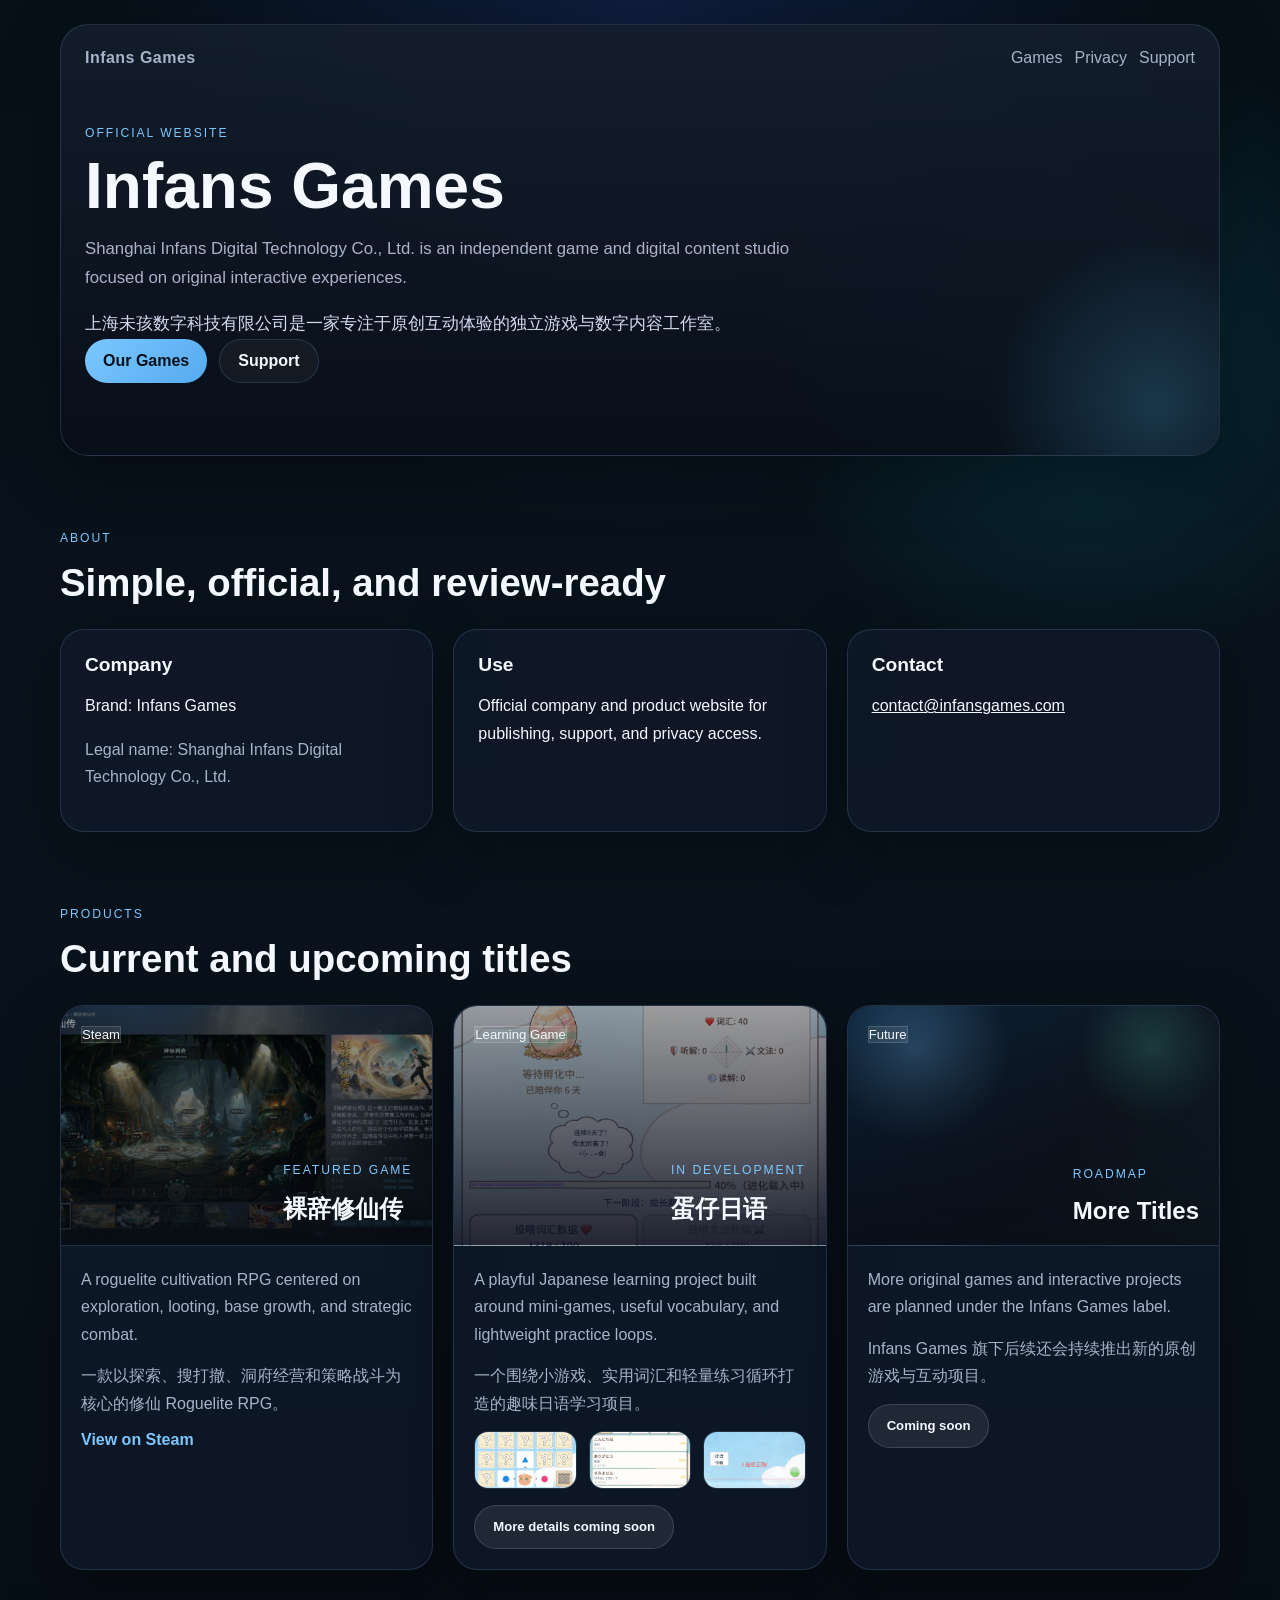
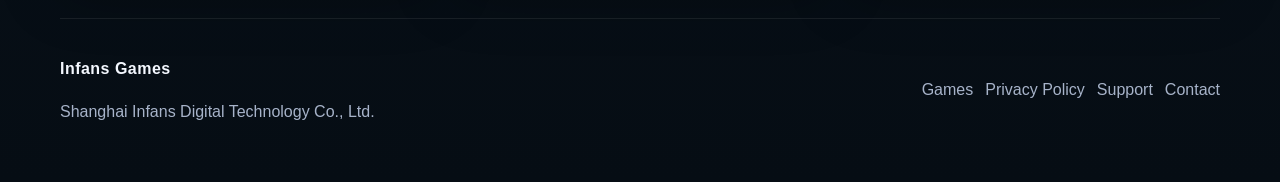
==== index.html @ 96d396ec "chore: prepare Infans Games site for GitHub Pages - Add static pages, styles, and product screenshot" ====
<!DOCTYPE html>
<html lang="en">
<head>
  <meta charset="UTF-8">
  <meta name="viewport" content="width=device-width, initial-scale=1.0">
  <meta
    name="description"
    content="Infans Games official website, featuring game introductions, support information, and privacy policy."
  >
  <title>Infans Games</title>
  <link rel="stylesheet" href="css/style.css">
</head>
<body>
  <div class="site-shell">
    <header class="hero">
      <nav class="topbar">
        <a class="brand" href="index.html">Infans Games</a>
        <div class="topbar-links">
          <a href="index.html#games">Games</a>
          <a href="privacy.html">Privacy</a>
          <a href="support.html">Support</a>
        </div>
      </nav>

      <section class="hero-content">
        <p class="eyebrow">Official Website</p>
        <h1>Infans Games</h1>
        <p class="hero-lead">
          Shanghai Infans Digital Technology Co., Ltd. is an independent game and digital content
          studio focused on original interactive experiences.
        </p>
        <p class="hero-lead hero-lead-cn">
          上海未孩数字科技有限公司是一家专注于原创互动体验的独立游戏与数字内容工作室。
        </p>
        <div class="hero-actions">
          <a class="button button-primary" href="#games">Our Games</a>
          <a class="button button-secondary" href="support.html">Support</a>
        </div>
      </section>
    </header>

    <main>
      <section class="section">
        <div class="section-heading">
          <p class="section-label">About</p>
          <h2>Simple, official, and review-ready</h2>
        </div>
        <div class="about-grid">
          <article class="info-card">
            <h3>Company</h3>
            <p>Brand: Infans Games</p>
            <p class="muted">Legal name: Shanghai Infans Digital Technology Co., Ltd.</p>
          </article>
          <article class="info-card">
            <h3>Use</h3>
            <p>Official company and product website for publishing, support, and privacy access.</p>
          </article>
          <article class="info-card">
            <h3>Contact</h3>
            <p><a href="mailto:contact@infansgames.com">contact@infansgames.com</a></p>
          </article>
        </div>
      </section>

      <section class="section" id="games">
        <div class="section-heading">
          <p class="section-label">Products</p>
          <h2>Current and upcoming titles</h2>
        </div>

        <div class="game-grid">
          <article class="game-card">
            <div class="cover cover-xiuxian">
              <span class="cover-tag">Steam</span>
              <div>
                <p class="cover-kicker">Featured Game</p>
                <h3>裸辞修仙传</h3>
              </div>
            </div>
            <div class="card-body">
              <p class="game-summary">
                A roguelite cultivation RPG centered on exploration, looting, base growth, and
                strategic combat.
              </p>
              <p class="game-summary game-summary-cn">
                一款以探索、搜打撤、洞府经营和策略战斗为核心的修仙 Roguelite RPG。
              </p>
              <div class="card-actions">
                <a
                  class="text-link"
                  href="https://store.steampowered.com/app/4532280/_/"
                  target="_blank"
                  rel="noreferrer"
                >
                  View on Steam
                </a>
              </div>
            </div>
          </article>

          <article class="game-card">
            <div class="cover cover-eggjp">
              <span class="cover-tag">Learning Game</span>
              <div>
                <p class="cover-kicker">In Development</p>
                <h3>蛋仔日语</h3>
              </div>
            </div>
            <div class="card-body">
              <p class="game-summary">
                A playful Japanese learning project built around mini-games, useful vocabulary,
                and lightweight practice loops.
              </p>
              <p class="game-summary game-summary-cn">
                一个围绕小游戏、实用词汇和轻量练习循环打造的趣味日语学习项目。
              </p>
              <p class="game-screenshots" aria-label="蛋仔日语界面预览">
                <img src="images/eggjp-maze.png" alt="蛋仔日语：迷宫小游戏界面" width="320" height="180" loading="lazy" decoding="async">
                <img src="images/eggjp-vocabulary.png" alt="蛋仔日语：单词本界面" width="320" height="180" loading="lazy" decoding="async">
                <img src="images/eggjp-typing.png" alt="蛋仔日语：打字练习界面" width="320" height="180" loading="lazy" decoding="async">
              </p>
              <div class="card-actions">
                <span class="status-pill">More details coming soon</span>
              </div>
            </div>
          </article>

          <article class="game-card">
            <div class="cover cover-future">
              <span class="cover-tag">Future</span>
              <div>
                <p class="cover-kicker">Roadmap</p>
                <h3>More Titles</h3>
              </div>
            </div>
            <div class="card-body">
              <p class="game-summary">
                More original games and interactive projects are planned under the Infans Games
                label.
              </p>
              <p class="game-summary game-summary-cn">
                Infans Games 旗下后续还会持续推出新的原创游戏与互动项目。
              </p>
              <div class="card-actions">
                <span class="status-pill">Coming soon</span>
              </div>
            </div>
          </article>
        </div>
      </section>
    </main>

    <footer class="footer">
      <div>
        <p class="footer-brand">Infans Games</p>
        <p class="footer-meta">Shanghai Infans Digital Technology Co., Ltd.</p>
      </div>
      <div class="footer-links">
        <a href="index.html#games">Games</a>
        <a href="privacy.html">Privacy Policy</a>
        <a href="support.html">Support</a>
        <a href="mailto:contact@infansgames.com">Contact</a>
      </div>
    </footer>
  </div>
</body>
</html>
---- css/style.css ----
:root {
  color-scheme: dark;
  --bg: #071019;
  --panel: rgba(14, 24, 39, 0.88);
  --panel-strong: rgba(20, 31, 48, 0.96);
  --border: rgba(160, 191, 255, 0.16);
  --text: #f4f8ff;
  --muted: #a7b3c9;
  --accent: #7cc7ff;
  --accent-strong: #55aaf0;
  --shadow: 0 20px 60px rgba(0, 0, 0, 0.35);
  --radius: 24px;
  --max-width: 1160px;
}

* {
  box-sizing: border-box;
}

html {
  scroll-behavior: smooth;
}

body {
  margin: 0;
  min-height: 100vh;
  font-family:
    -apple-system,
    BlinkMacSystemFont,
    "Segoe UI",
    "PingFang SC",
    "Hiragino Sans GB",
    "Microsoft YaHei",
    sans-serif;
  color: var(--text);
  background:
    radial-gradient(circle at top, rgba(63, 94, 251, 0.16), transparent 28%),
    radial-gradient(circle at 85% 20%, rgba(0, 225, 255, 0.14), transparent 18%),
    linear-gradient(180deg, #061018 0%, #09131d 45%, #060d14 100%);
}

a {
  color: inherit;
}

.site-shell {
  width: min(calc(100% - 32px), var(--max-width));
  margin: 0 auto;
  padding: 24px 0 40px;
}

.hero,
.subpage-header {
  background: linear-gradient(180deg, rgba(20, 30, 44, 0.9), rgba(9, 15, 25, 0.92));
  border: 1px solid var(--border);
  border-radius: calc(var(--radius) + 4px);
  box-shadow: var(--shadow);
  overflow: hidden;
}

.hero {
  padding: 24px 24px 72px;
  position: relative;
}

.hero::after,
.subpage-header::after {
  content: "";
  position: absolute;
  inset: auto -10% -30% auto;
  width: 360px;
  height: 360px;
  border-radius: 50%;
  background: radial-gradient(circle, rgba(91, 201, 255, 0.2), transparent 65%);
  pointer-events: none;
}

.subpage-header {
  padding: 24px;
  position: relative;
}

.topbar,
.footer {
  display: flex;
  align-items: center;
  justify-content: space-between;
  gap: 16px;
  flex-wrap: wrap;
}

.brand,
.footer-brand {
  font-weight: 800;
  letter-spacing: 0.03em;
  text-decoration: none;
}

.topbar-links,
.footer-links,
.hero-actions,
.card-actions {
  display: flex;
  gap: 12px;
  flex-wrap: wrap;
}

.topbar a,
.footer a {
  text-decoration: none;
  color: var(--muted);
}

.topbar a:hover,
.footer a:hover,
.text-link:hover {
  color: var(--text);
}

.hero-content,
.subpage-copy {
  max-width: 720px;
  padding-top: 56px;
  position: relative;
  z-index: 1;
}

.eyebrow,
.section-label,
.cover-kicker {
  margin: 0 0 12px;
  text-transform: uppercase;
  letter-spacing: 0.16em;
  font-size: 0.76rem;
  color: var(--accent);
}

h1,
h2,
h3 {
  margin: 0;
}

h1 {
  font-size: clamp(2.8rem, 5vw, 4.6rem);
  line-height: 0.95;
}

h2 {
  font-size: clamp(1.7rem, 3vw, 2.5rem);
}

h3 {
  font-size: 1.2rem;
}

p,
li {
  line-height: 1.72;
}

.hero-lead,
.subpage-copy p {
  margin: 18px 0 0;
  color: var(--muted);
  font-size: 1.05rem;
}

.hero-lead-cn,
.game-summary-cn {
  color: #d2dcf0;
}

.button,
.text-link,
.status-pill {
  display: inline-flex;
  align-items: center;
  justify-content: center;
  min-height: 44px;
  border-radius: 999px;
  padding: 0 18px;
  font-weight: 600;
  text-decoration: none;
}

.button-primary {
  background: linear-gradient(135deg, var(--accent), var(--accent-strong));
  color: #04111a;
}

.button-secondary {
  border: 1px solid var(--border);
  background: rgba(255, 255, 255, 0.04);
}

.section {
  padding: 72px 0 0;
}

.section-heading {
  margin-bottom: 24px;
}

.about-grid,
.game-grid,
.policy-layout,
.support-layout {
  display: grid;
  gap: 20px;
}

.about-grid {
  grid-template-columns: repeat(3, minmax(0, 1fr));
}

.game-grid {
  grid-template-columns: repeat(3, minmax(0, 1fr));
}

.policy-layout,
.support-layout {
  grid-template-columns: 1fr;
  padding-top: 32px;
}

.info-card,
.game-card,
.policy-card,
.support-card {
  background: var(--panel);
  border: 1px solid var(--border);
  border-radius: var(--radius);
  box-shadow: var(--shadow);
}

.info-card,
.policy-card,
.support-card {
  padding: 24px;
}

.cover {
  min-height: 240px;
  padding: 20px;
  display: flex;
  align-items: flex-end;
  justify-content: space-between;
  gap: 12px;
  border-bottom: 1px solid var(--border);
  border-radius: var(--radius) var(--radius) 0 0;
}

.cover h3 {
  font-size: 1.5rem;
}

.cover-tag,
.status-pill {
  align-self: flex-start;
  font-size: 0.82rem;
  color: var(--text);
  background: rgba(255, 255, 255, 0.08);
  border: 1px solid rgba(255, 255, 255, 0.14);
}

.cover-xiuxian {
  background:
    linear-gradient(180deg, rgba(5, 10, 16, 0.35), rgba(5, 10, 16, 0.88)),
    url("../images/luoci-xiuxian-steam.png") center/cover no-repeat;
}

.cover-eggjp {
  background:
    linear-gradient(180deg, rgba(11, 15, 30, 0.4), rgba(11, 15, 30, 0.9)),
    url("../images/eggjp-home.png") center/cover no-repeat;
}

.cover-future {
  background:
    linear-gradient(180deg, rgba(8, 12, 22, 0.22), rgba(8, 12, 22, 0.82)),
    radial-gradient(circle at 18% 18%, rgba(124, 199, 255, 0.36), transparent 26%),
    radial-gradient(circle at 82% 18%, rgba(101, 255, 218, 0.24), transparent 20%),
    linear-gradient(135deg, #0b2740, #101822 60%, #152d34);
}

.card-body {
  padding: 20px;
}

.game-summary {
  margin: 0 0 14px;
  color: var(--muted);
}

.game-screenshots {
  display: grid;
  grid-template-columns: repeat(3, minmax(0, 1fr));
  gap: 12px;
  margin: 0 0 16px;
}

.game-screenshots img {
  width: 100%;
  height: auto;
  border-radius: 14px;
  border: 1px solid var(--border);
  object-fit: cover;
  aspect-ratio: 16 / 9;
  vertical-align: middle;
}

.text-link {
  padding-left: 0;
  min-height: auto;
  color: var(--accent);
}

.muted,
.footer-meta {
  color: var(--muted);
}

.footer {
  margin-top: 48px;
  padding-top: 20px;
  border-top: 1px solid rgba(255, 255, 255, 0.08);
}

ul {
  margin: 16px 0 0;
  padding-left: 22px;
}

.faq-list {
  display: grid;
  gap: 18px;
}

.faq-list p,
.policy-card p {
  margin-bottom: 0;
}

@media (max-width: 920px) {
  .about-grid,
  .game-grid {
    grid-template-columns: 1fr;
  }

  .game-screenshots {
    grid-template-columns: 1fr;
  }

  .hero,
  .subpage-header {
    padding-left: 18px;
    padding-right: 18px;
  }

  .hero-content,
  .subpage-copy {
    padding-top: 40px;
  }
}

@media (max-width: 640px) {
  .site-shell {
    width: min(calc(100% - 20px), var(--max-width));
    padding-top: 10px;
  }

  .hero {
    padding-bottom: 40px;
  }

  h1 {
    font-size: 2.4rem;
  }

  .cover {
    min-height: 210px;
  }

  .info-card,
  .policy-card,
  .support-card,
  .card-body {
    padding: 18px;
  }
}
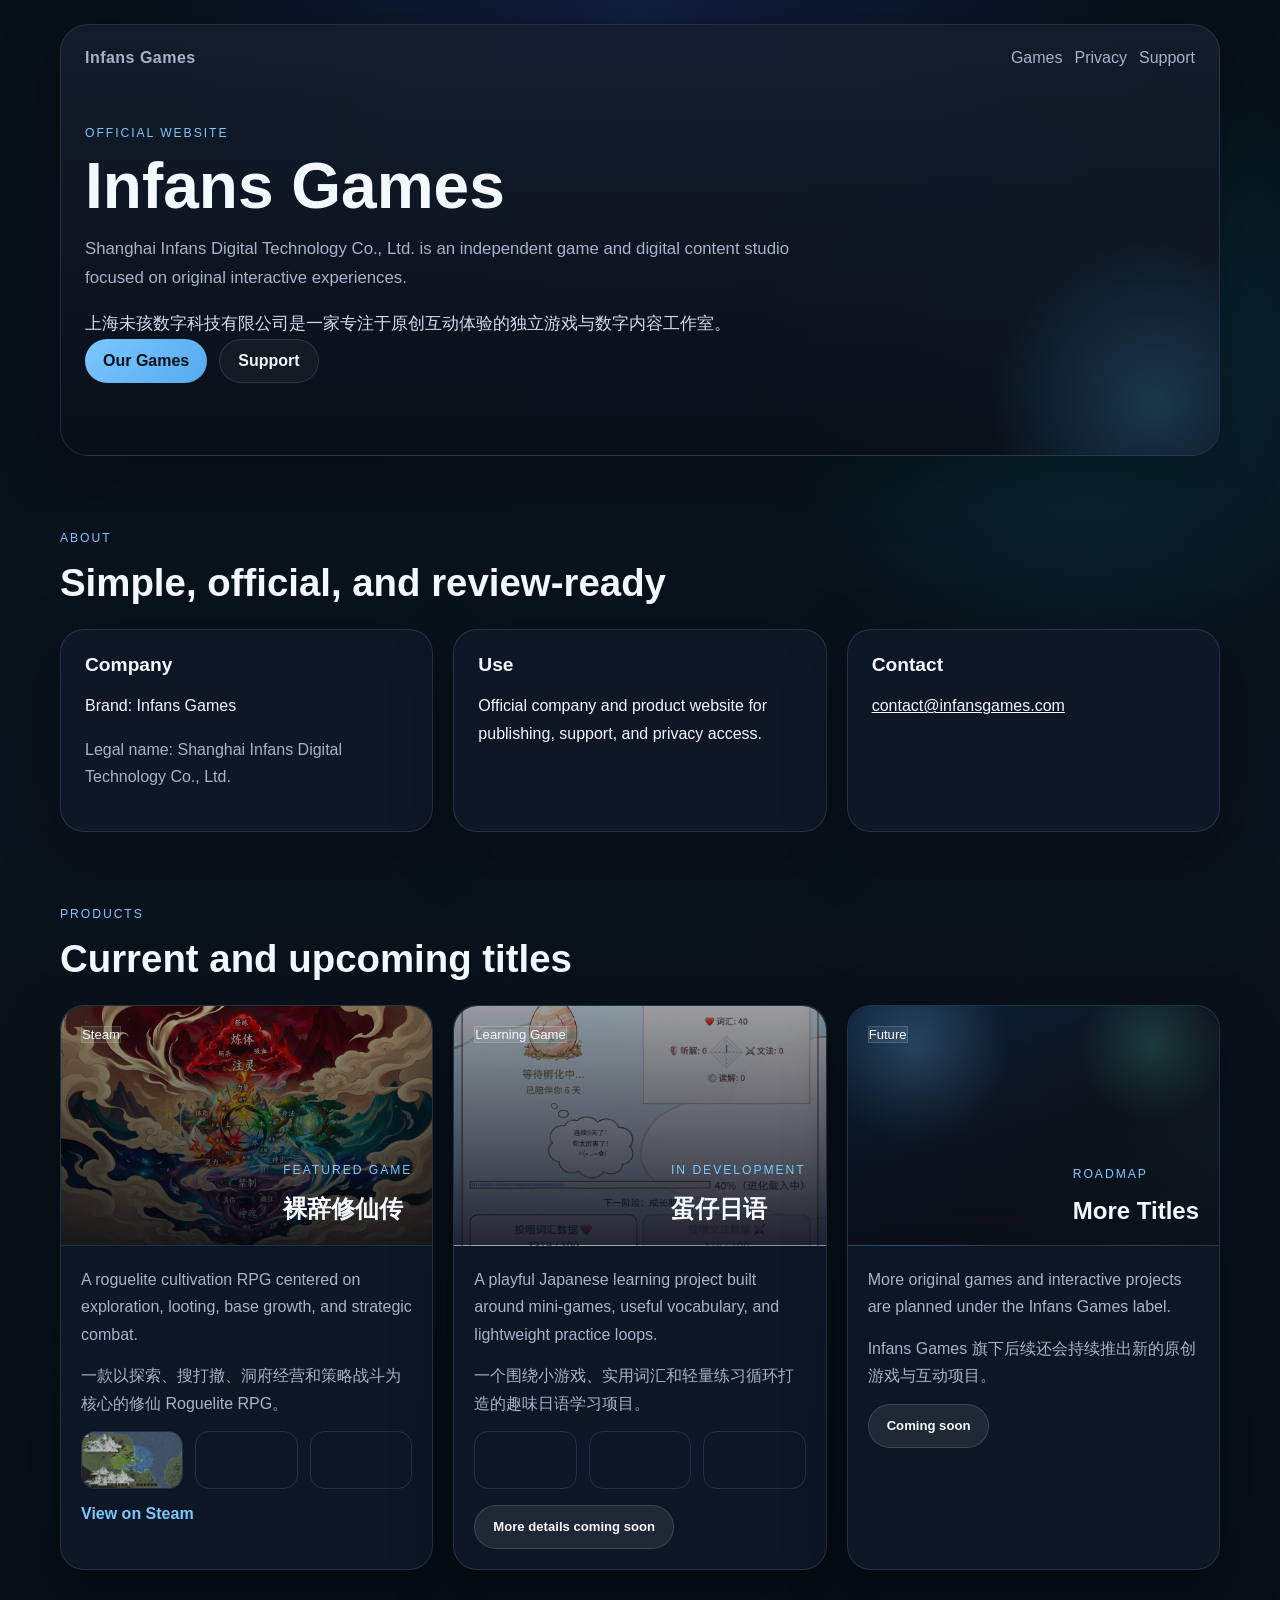
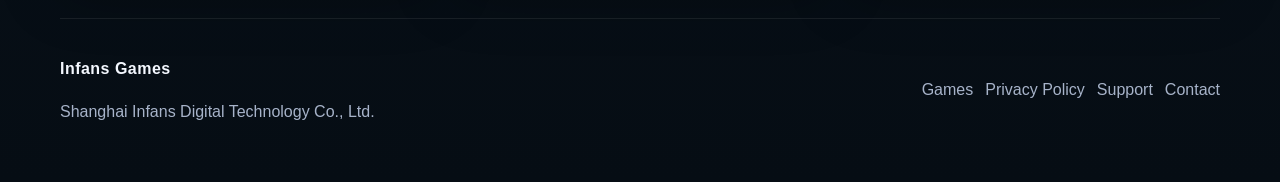
==== commit 7a2f40ba: "feat: add Luoci Xiuxian screenshots and key art cover - Rename new JPG assets to ASCII paths under i" ====
--- a/index.html
+++ b/index.html
@@ -85,6 +85,11 @@
               <p class="game-summary game-summary-cn">
                 一款以探索、搜打撤、洞府经营和策略战斗为核心的修仙 Roguelite RPG。
               </p>
+              <p class="game-screenshots" aria-label="裸辞修仙传游戏画面">
+                <img src="images/luoci-map-explore.jpg" alt="裸辞修仙传：地图探索" width="320" height="180" loading="lazy" decoding="async">
+                <img src="images/luoci-battle.jpg" alt="裸辞修仙传：对战" width="320" height="180" loading="lazy" decoding="async">
+                <img src="images/luoci-talent-tree.jpg" alt="裸辞修仙传：天赋树" width="320" height="180" loading="lazy" decoding="async">
+              </p>
               <div class="card-actions">
                 <a
                   class="text-link"
--- a/css/style.css
+++ b/css/style.css
@@ -267,7 +267,7 @@
 .cover-xiuxian {
   background:
     linear-gradient(180deg, rgba(5, 10, 16, 0.35), rgba(5, 10, 16, 0.88)),
-    url("../images/luoci-xiuxian-steam.png") center/cover no-repeat;
+    url("../images/luoci-cover.jpg") center/cover no-repeat;
 }
 
 .cover-eggjp {
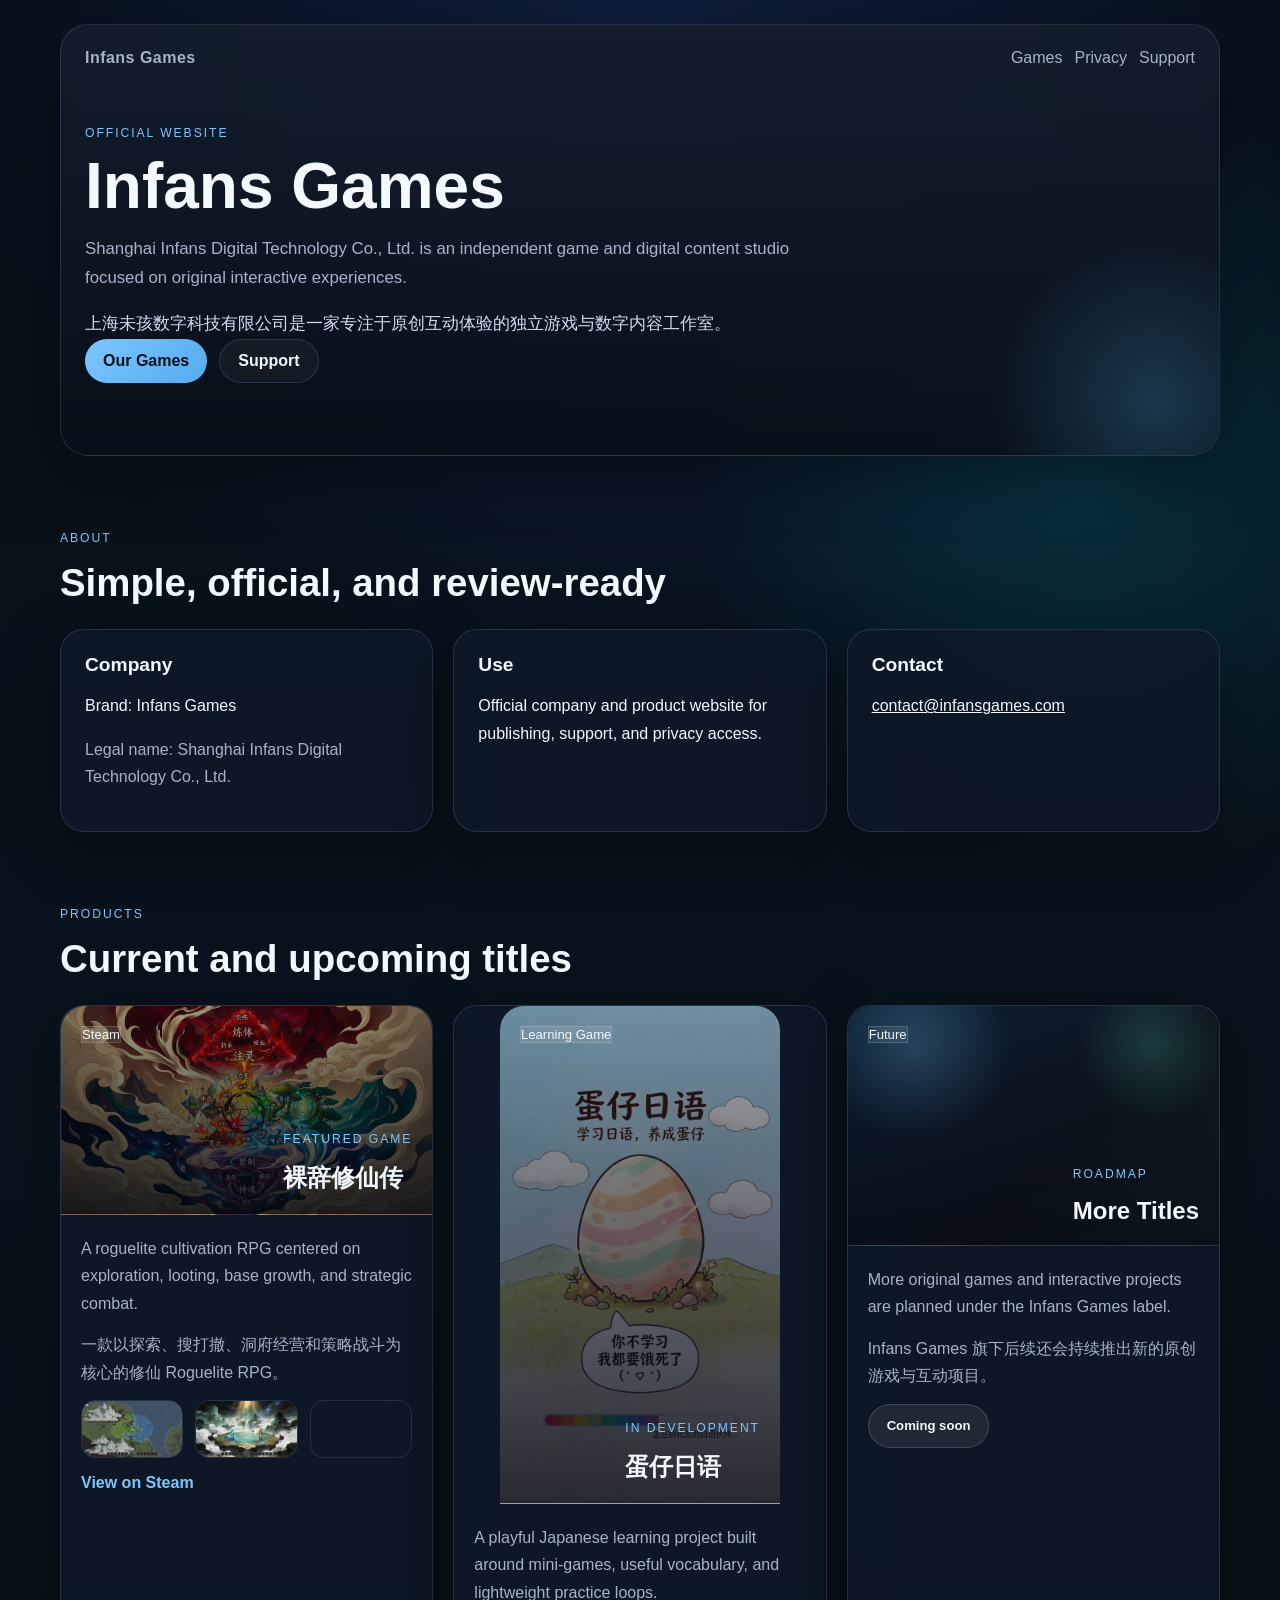
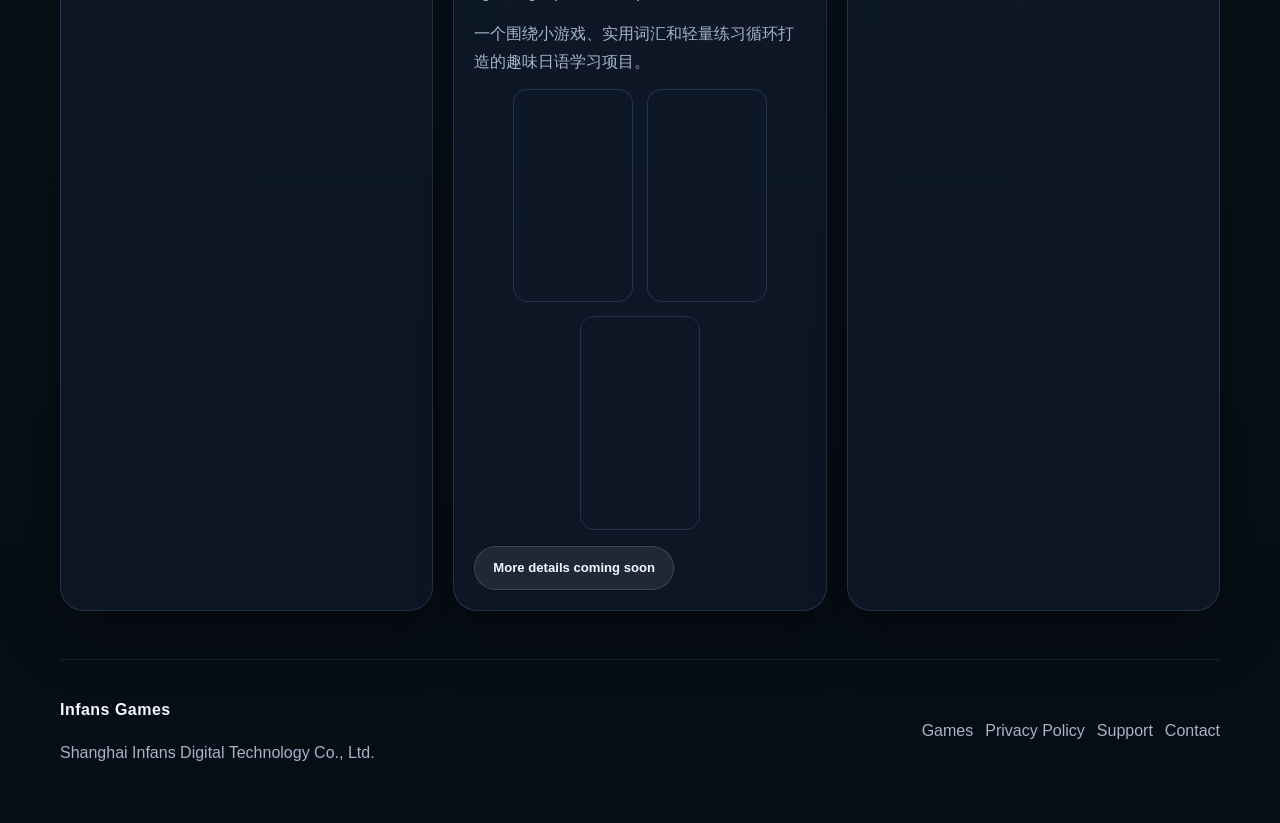
==== commit a0070c96: "fix: use eggjp-cover for portrait layout; split landscape vs portrait cards - Rename 蛋仔首页.png to ima" ====
--- a/index.html
+++ b/index.html
@@ -69,7 +69,7 @@
         </div>
 
         <div class="game-grid">
-          <article class="game-card">
+          <article class="game-card game-card--landscape">
             <div class="cover cover-xiuxian">
               <span class="cover-tag">Steam</span>
               <div>
@@ -85,7 +85,7 @@
               <p class="game-summary game-summary-cn">
                 一款以探索、搜打撤、洞府经营和策略战斗为核心的修仙 Roguelite RPG。
               </p>
-              <p class="game-screenshots" aria-label="裸辞修仙传游戏画面">
+              <p class="game-screenshots game-screenshots--landscape" aria-label="裸辞修仙传游戏画面">
                 <img src="images/luoci-map-explore.jpg" alt="裸辞修仙传：地图探索" width="320" height="180" loading="lazy" decoding="async">
                 <img src="images/luoci-battle.jpg" alt="裸辞修仙传：对战" width="320" height="180" loading="lazy" decoding="async">
                 <img src="images/luoci-talent-tree.jpg" alt="裸辞修仙传：天赋树" width="320" height="180" loading="lazy" decoding="async">
@@ -103,7 +103,7 @@
             </div>
           </article>
 
-          <article class="game-card">
+          <article class="game-card game-card--portrait">
             <div class="cover cover-eggjp">
               <span class="cover-tag">Learning Game</span>
               <div>
@@ -119,10 +119,10 @@
               <p class="game-summary game-summary-cn">
                 一个围绕小游戏、实用词汇和轻量练习循环打造的趣味日语学习项目。
               </p>
-              <p class="game-screenshots" aria-label="蛋仔日语界面预览">
-                <img src="images/eggjp-maze.png" alt="蛋仔日语：迷宫小游戏界面" width="320" height="180" loading="lazy" decoding="async">
-                <img src="images/eggjp-vocabulary.png" alt="蛋仔日语：单词本界面" width="320" height="180" loading="lazy" decoding="async">
-                <img src="images/eggjp-typing.png" alt="蛋仔日语：打字练习界面" width="320" height="180" loading="lazy" decoding="async">
+              <p class="game-screenshots game-screenshots--portrait" aria-label="蛋仔日语界面预览（竖屏）">
+                <img src="images/eggjp-maze.png" alt="蛋仔日语：迷宫小游戏界面" width="180" height="320" loading="lazy" decoding="async">
+                <img src="images/eggjp-vocabulary.png" alt="蛋仔日语：单词本界面" width="180" height="320" loading="lazy" decoding="async">
+                <img src="images/eggjp-typing.png" alt="蛋仔日语：打字练习界面" width="180" height="320" loading="lazy" decoding="async">
               </p>
               <div class="card-actions">
                 <span class="status-pill">More details coming soon</span>
--- a/css/style.css
+++ b/css/style.css
@@ -251,6 +251,26 @@
   border-radius: var(--radius) var(--radius) 0 0;
 }
 
+/* 横屏作品：封面 16:9（如 PC / Steam） */
+.game-card--landscape .cover {
+  min-height: 0;
+  aspect-ratio: 16 / 9;
+  align-items: flex-end;
+}
+
+/* 竖屏作品：封面 9:16（如手游竖版） */
+.game-card--portrait .cover {
+  min-height: 0;
+  aspect-ratio: 9 / 16;
+  max-height: min(520px, 72vh);
+  margin-inline: auto;
+  max-width: 280px;
+  border-radius: var(--radius) var(--radius) 0 0;
+  align-items: flex-end;
+  background-size: cover;
+  background-position: center top;
+}
+
 .cover h3 {
   font-size: 1.5rem;
 }
@@ -272,8 +292,8 @@
 
 .cover-eggjp {
   background:
-    linear-gradient(180deg, rgba(11, 15, 30, 0.4), rgba(11, 15, 30, 0.9)),
-    url("../images/eggjp-home.png") center/cover no-repeat;
+    linear-gradient(180deg, rgba(11, 15, 30, 0.35), rgba(11, 15, 30, 0.88)),
+    url("../images/eggjp-cover.png") no-repeat center top / cover;
 }
 
 .cover-future {
@@ -294,13 +314,17 @@
 }
 
 .game-screenshots {
+  margin: 0 0 16px;
+}
+
+/* 横屏截图：三列 16:9 */
+.game-screenshots--landscape {
   display: grid;
   grid-template-columns: repeat(3, minmax(0, 1fr));
   gap: 12px;
-  margin: 0 0 16px;
-}
-
-.game-screenshots img {
+}
+
+.game-screenshots--landscape img {
   width: 100%;
   height: auto;
   border-radius: 14px;
@@ -310,6 +334,27 @@
   vertical-align: middle;
 }
 
+/* 竖屏截图：居中窄列 9:16 */
+.game-screenshots--portrait {
+  display: flex;
+  flex-wrap: wrap;
+  justify-content: center;
+  align-items: flex-start;
+  gap: 14px;
+}
+
+.game-screenshots--portrait img {
+  width: min(30%, 200px);
+  min-width: 120px;
+  max-width: 220px;
+  height: auto;
+  border-radius: 14px;
+  border: 1px solid var(--border);
+  object-fit: cover;
+  aspect-ratio: 9 / 16;
+  vertical-align: middle;
+}
+
 .text-link {
   padding-left: 0;
   min-height: auto;
@@ -348,8 +393,18 @@
     grid-template-columns: 1fr;
   }
 
-  .game-screenshots {
+  .game-screenshots--landscape {
     grid-template-columns: 1fr;
+  }
+
+  .game-card--portrait .cover {
+    max-width: min(280px, 100%);
+    max-height: none;
+  }
+
+  .game-screenshots--portrait img {
+    width: min(100%, 200px);
+    min-width: 0;
   }
 
   .hero,
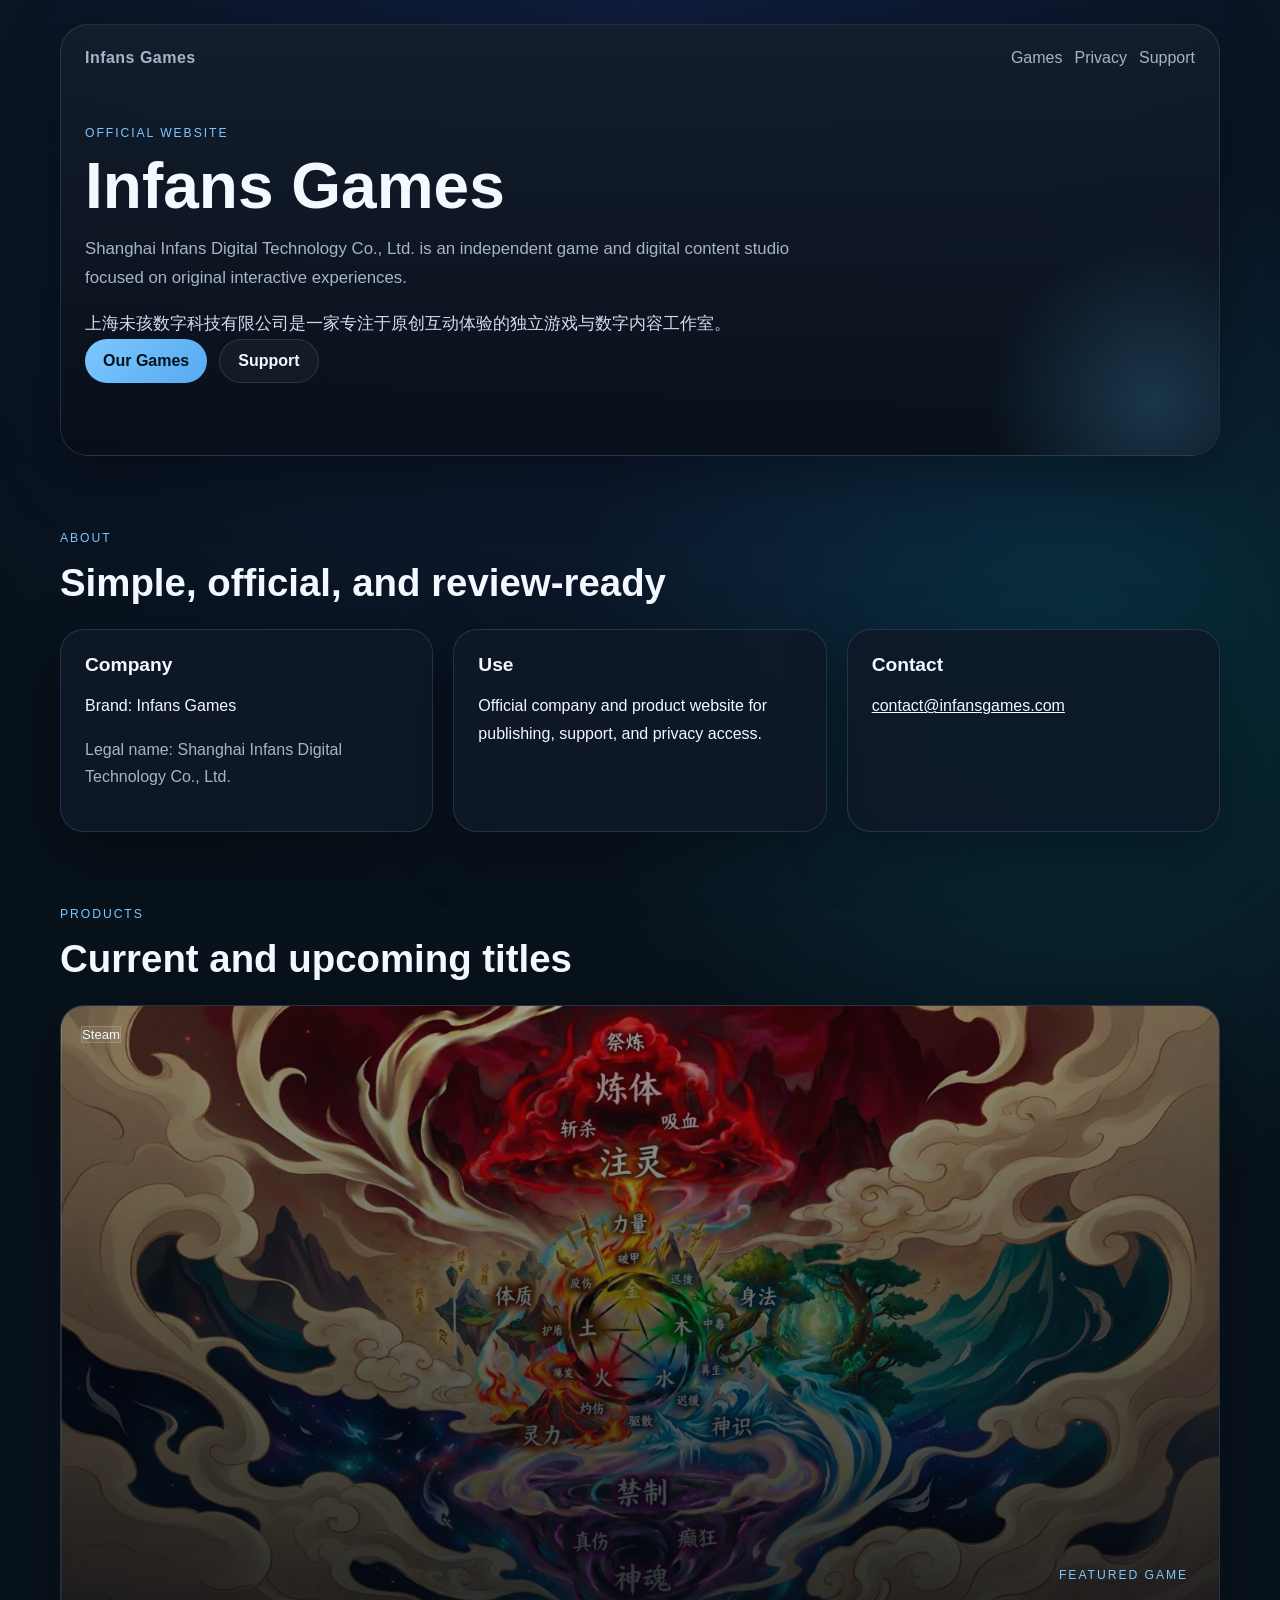
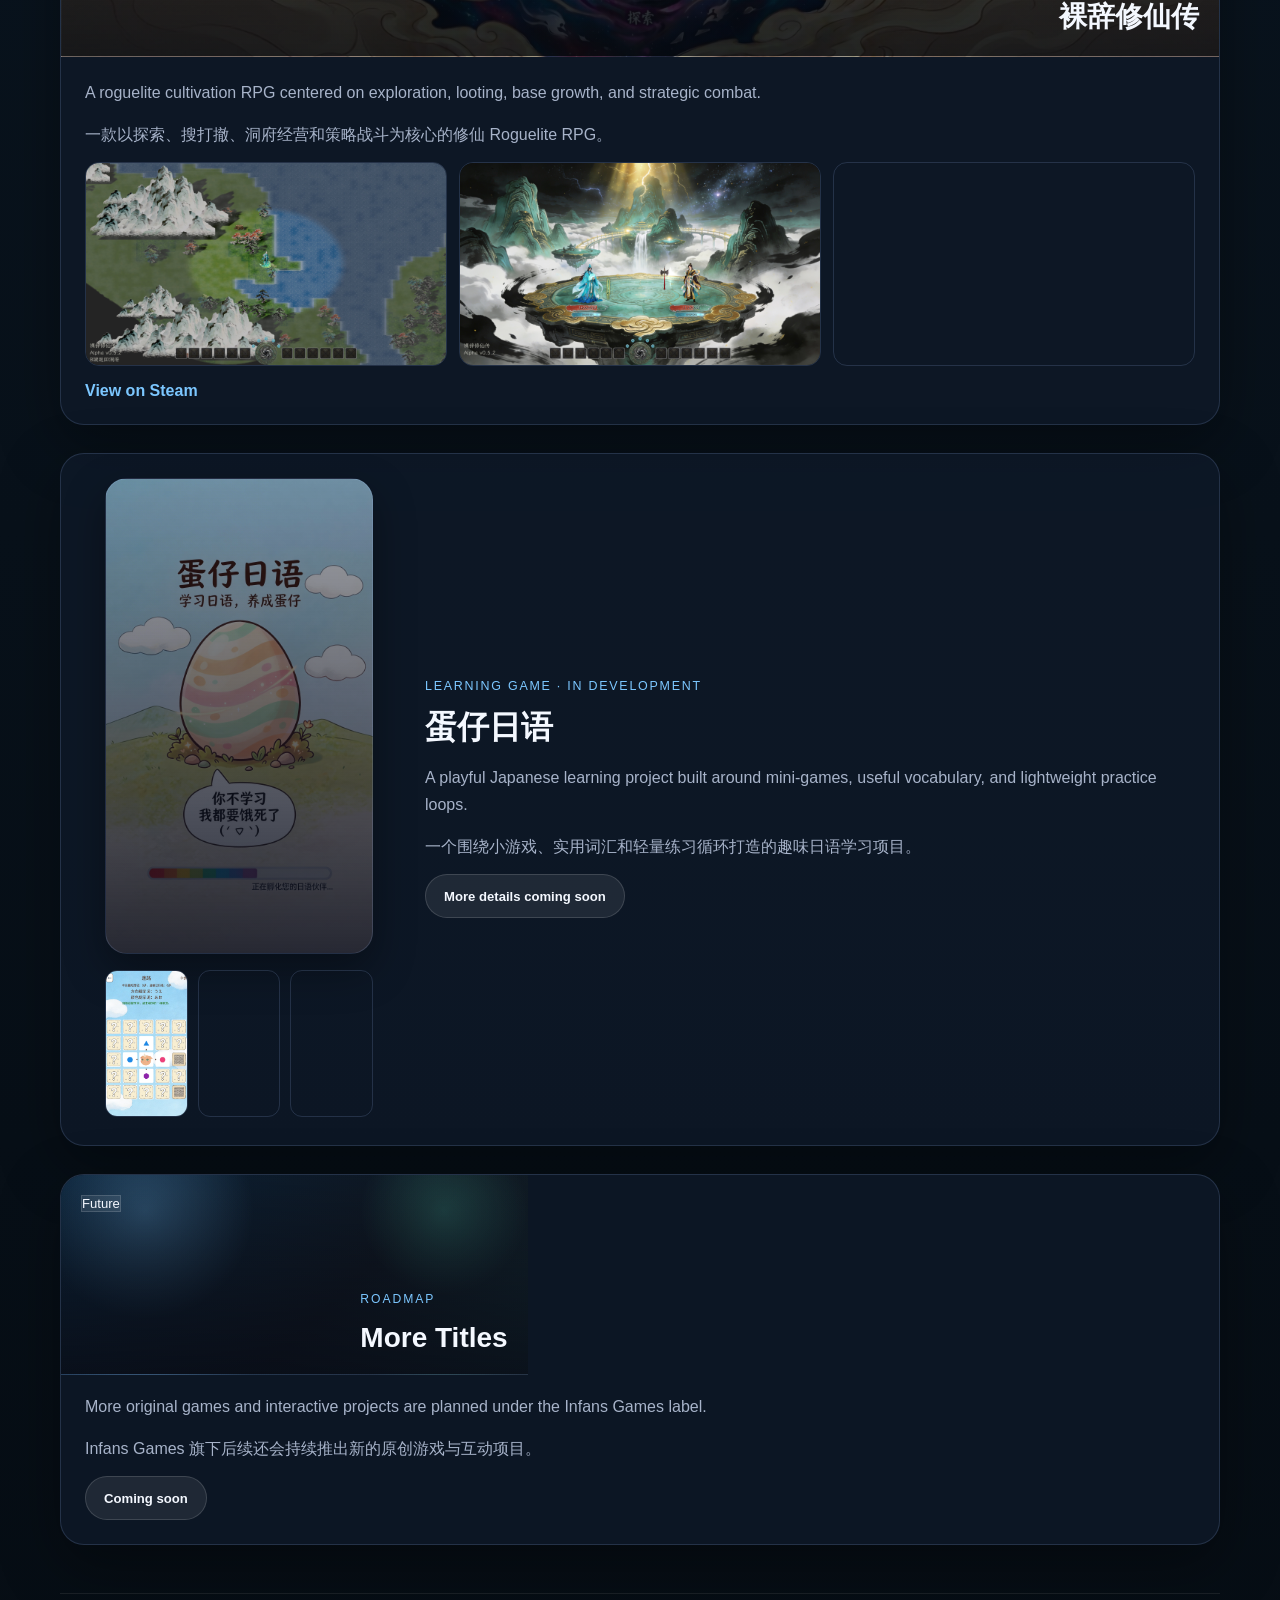
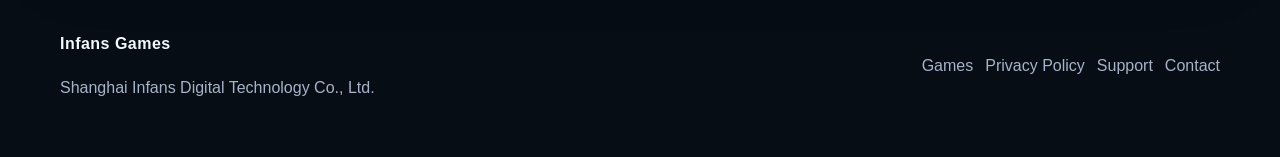
==== commit e271af52: "refactor(games): stacked product rows for mixed portrait/landscape - Replace 3-column grid with full" ====
--- a/index.html
+++ b/index.html
@@ -68,16 +68,17 @@
           <h2>Current and upcoming titles</h2>
         </div>
 
-        <div class="game-grid">
-          <article class="game-card game-card--landscape">
-            <div class="cover cover-xiuxian">
+        <div class="game-list">
+          <!-- 横屏作品：全宽主视觉 + 下方文案（常见 PC / Steam 官网排法） -->
+          <article class="game-row game-row--landscape">
+            <div class="game-hero game-hero--landscape cover-xiuxian">
               <span class="cover-tag">Steam</span>
-              <div>
+              <div class="game-hero-titles">
                 <p class="cover-kicker">Featured Game</p>
                 <h3>裸辞修仙传</h3>
               </div>
             </div>
-            <div class="card-body">
+            <div class="game-row-body">
               <p class="game-summary">
                 A roguelite cultivation RPG centered on exploration, looting, base growth, and
                 strategic combat.
@@ -103,15 +104,19 @@
             </div>
           </article>
 
-          <article class="game-card game-card--portrait">
-            <div class="cover cover-eggjp">
-              <span class="cover-tag">Learning Game</span>
-              <div>
-                <p class="cover-kicker">In Development</p>
-                <h3>蛋仔日语</h3>
-              </div>
+          <!-- 竖屏作品：左侧主视觉 + 右侧文案与截图（避免与横屏作品挤在同一行等高） -->
+          <article class="game-row game-row--portrait">
+            <div class="game-row-visual">
+              <div class="game-key-art cover-eggjp" aria-hidden="true"></div>
+              <p class="game-screenshots game-screenshots--portrait" aria-label="蛋仔日语界面预览（竖屏）">
+                <img src="images/eggjp-maze.png" alt="蛋仔日语：迷宫小游戏界面" width="180" height="320" loading="lazy" decoding="async">
+                <img src="images/eggjp-vocabulary.png" alt="蛋仔日语：单词本界面" width="180" height="320" loading="lazy" decoding="async">
+                <img src="images/eggjp-typing.png" alt="蛋仔日语：打字练习界面" width="180" height="320" loading="lazy" decoding="async">
+              </p>
             </div>
-            <div class="card-body">
+            <div class="game-row-body">
+              <p class="game-row-eyebrow">Learning Game · In Development</p>
+              <h3 class="game-row-title">蛋仔日语</h3>
               <p class="game-summary">
                 A playful Japanese learning project built around mini-games, useful vocabulary,
                 and lightweight practice loops.
@@ -119,26 +124,21 @@
               <p class="game-summary game-summary-cn">
                 一个围绕小游戏、实用词汇和轻量练习循环打造的趣味日语学习项目。
               </p>
-              <p class="game-screenshots game-screenshots--portrait" aria-label="蛋仔日语界面预览（竖屏）">
-                <img src="images/eggjp-maze.png" alt="蛋仔日语：迷宫小游戏界面" width="180" height="320" loading="lazy" decoding="async">
-                <img src="images/eggjp-vocabulary.png" alt="蛋仔日语：单词本界面" width="180" height="320" loading="lazy" decoding="async">
-                <img src="images/eggjp-typing.png" alt="蛋仔日语：打字练习界面" width="180" height="320" loading="lazy" decoding="async">
-              </p>
               <div class="card-actions">
                 <span class="status-pill">More details coming soon</span>
               </div>
             </div>
           </article>
 
-          <article class="game-card">
-            <div class="cover cover-future">
+          <article class="game-row game-row--future">
+            <div class="game-hero game-hero--future cover-future">
               <span class="cover-tag">Future</span>
-              <div>
+              <div class="game-hero-titles">
                 <p class="cover-kicker">Roadmap</p>
                 <h3>More Titles</h3>
               </div>
             </div>
-            <div class="card-body">
+            <div class="game-row-body game-row-body--compact">
               <p class="game-summary">
                 More original games and interactive projects are planned under the Infans Games
                 label.
--- a/css/style.css
+++ b/css/style.css
@@ -203,7 +203,6 @@
 }
 
 .about-grid,
-.game-grid,
 .policy-layout,
 .support-layout {
   display: grid;
@@ -214,8 +213,11 @@
   grid-template-columns: repeat(3, minmax(0, 1fr));
 }
 
-.game-grid {
-  grid-template-columns: repeat(3, minmax(0, 1fr));
+/* 产品列表：每款独占一行，避免横竖屏混排时三列错位（常见 Press Kit / 产品页结构） */
+.game-list {
+  display: flex;
+  flex-direction: column;
+  gap: 28px;
 }
 
 .policy-layout,
@@ -225,13 +227,20 @@
 }
 
 .info-card,
-.game-card,
 .policy-card,
 .support-card {
   background: var(--panel);
   border: 1px solid var(--border);
   border-radius: var(--radius);
   box-shadow: var(--shadow);
+}
+
+.game-row {
+  background: var(--panel);
+  border: 1px solid var(--border);
+  border-radius: var(--radius);
+  box-shadow: var(--shadow);
+  overflow: hidden;
 }
 
 .info-card,
@@ -240,39 +249,84 @@
   padding: 24px;
 }
 
-.cover {
-  min-height: 240px;
-  padding: 20px;
+.game-hero {
+  position: relative;
   display: flex;
   align-items: flex-end;
   justify-content: space-between;
   gap: 12px;
+  padding: 20px;
   border-bottom: 1px solid var(--border);
-  border-radius: var(--radius) var(--radius) 0 0;
-}
-
-/* 横屏作品：封面 16:9（如 PC / Steam） */
-.game-card--landscape .cover {
+}
+
+.game-hero--landscape {
+  aspect-ratio: 16 / 9;
   min-height: 0;
-  aspect-ratio: 16 / 9;
-  align-items: flex-end;
-}
-
-/* 竖屏作品：封面 9:16（如手游竖版） */
-.game-card--portrait .cover {
-  min-height: 0;
+}
+
+.game-hero--future {
+  aspect-ratio: 21 / 9;
+  min-height: 140px;
+  max-height: 200px;
+}
+
+.game-hero-titles {
+  position: relative;
+  z-index: 1;
+}
+
+.game-hero-titles h3 {
+  font-size: clamp(1.35rem, 2.5vw, 1.75rem);
+}
+
+.game-row-body {
+  padding: 22px 24px 24px;
+}
+
+.game-row-body--compact {
+  padding-top: 18px;
+}
+
+.game-row--portrait {
+  display: grid;
+  grid-template-columns: minmax(200px, 300px) minmax(0, 1fr);
+  gap: 28px 36px;
+  align-items: center;
+  padding: 24px 28px 28px;
+}
+
+.game-row--portrait .game-row-body {
+  padding: 0;
+}
+
+.game-row-visual {
+  display: flex;
+  flex-direction: column;
+  align-items: center;
+  gap: 16px;
+}
+
+.game-key-art {
+  width: 100%;
+  max-width: 268px;
   aspect-ratio: 9 / 16;
-  max-height: min(520px, 72vh);
-  margin-inline: auto;
-  max-width: 280px;
-  border-radius: var(--radius) var(--radius) 0 0;
-  align-items: flex-end;
-  background-size: cover;
-  background-position: center top;
-}
-
-.cover h3 {
-  font-size: 1.5rem;
+  border-radius: 22px;
+  border: 1px solid var(--border);
+  box-shadow: 0 16px 40px rgba(0, 0, 0, 0.35);
+  flex-shrink: 0;
+}
+
+.game-row-eyebrow {
+  margin: 0 0 8px;
+  font-size: 0.78rem;
+  text-transform: uppercase;
+  letter-spacing: 0.14em;
+  color: var(--accent);
+}
+
+.game-row-title {
+  margin: 0 0 14px;
+  font-size: clamp(1.5rem, 2.8vw, 2rem);
 }
 
 .cover-tag,
@@ -334,21 +388,20 @@
   vertical-align: middle;
 }
 
-/* 竖屏截图：居中窄列 9:16 */
+/* 竖屏截图：与主视觉同列、三列小竖图 */
 .game-screenshots--portrait {
-  display: flex;
-  flex-wrap: wrap;
-  justify-content: center;
-  align-items: flex-start;
-  gap: 14px;
+  display: grid;
+  grid-template-columns: repeat(3, minmax(0, 1fr));
+  gap: 10px;
+  margin: 0;
+  width: 100%;
+  max-width: 268px;
 }
 
 .game-screenshots--portrait img {
-  width: min(30%, 200px);
-  min-width: 120px;
-  max-width: 220px;
+  width: 100%;
   height: auto;
-  border-radius: 14px;
+  border-radius: 12px;
   border: 1px solid var(--border);
   object-fit: cover;
   aspect-ratio: 9 / 16;
@@ -388,8 +441,7 @@
 }
 
 @media (max-width: 920px) {
-  .about-grid,
-  .game-grid {
+  .about-grid {
     grid-template-columns: 1fr;
   }
 
@@ -397,14 +449,18 @@
     grid-template-columns: 1fr;
   }
 
-  .game-card--portrait .cover {
-    max-width: min(280px, 100%);
-    max-height: none;
-  }
-
-  .game-screenshots--portrait img {
-    width: min(100%, 200px);
-    min-width: 0;
+  .game-row--portrait {
+    grid-template-columns: 1fr;
+    padding: 22px 20px 24px;
+    text-align: center;
+  }
+
+  .game-row--portrait .game-row-body {
+    text-align: left;
+  }
+
+  .game-row-visual {
+    margin-inline: auto;
   }
 
   .hero,
@@ -431,10 +487,6 @@
 
   h1 {
     font-size: 2.4rem;
-  }
-
-  .cover {
-    min-height: 210px;
   }
 
   .info-card,
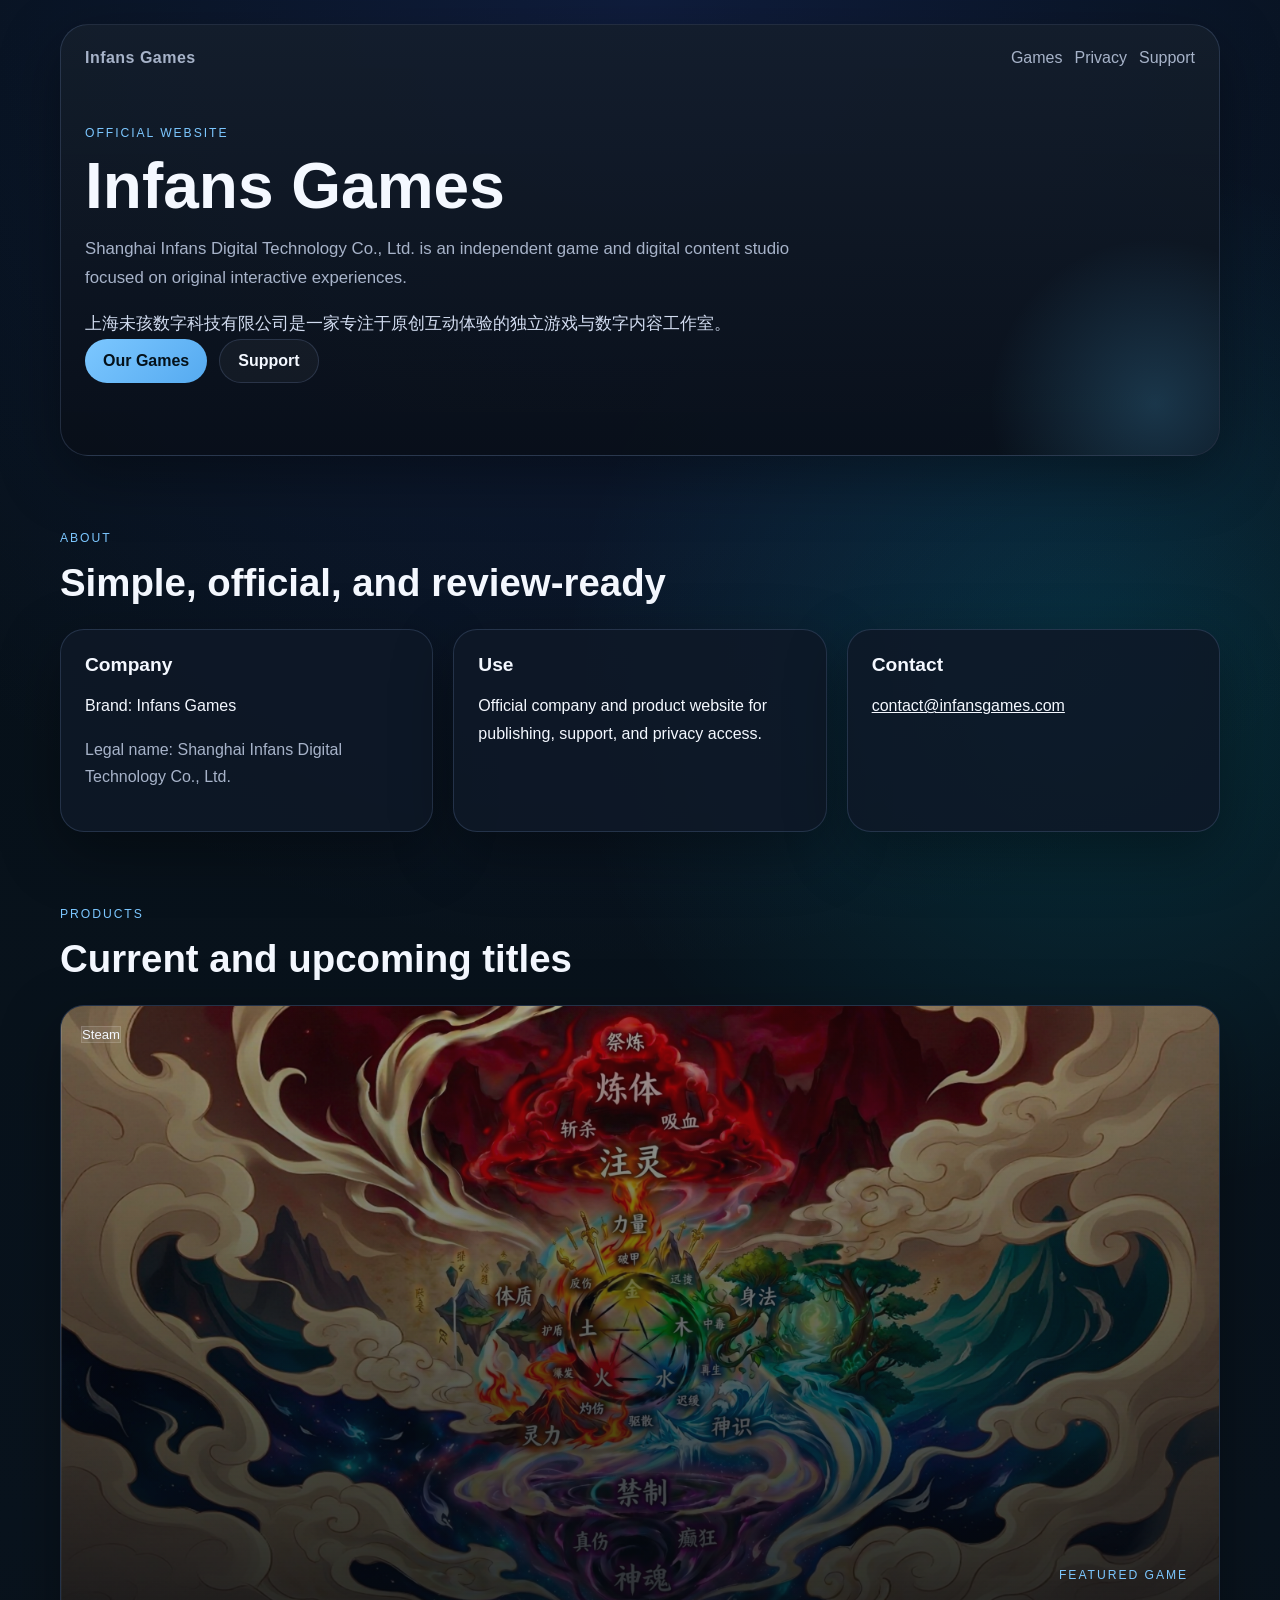
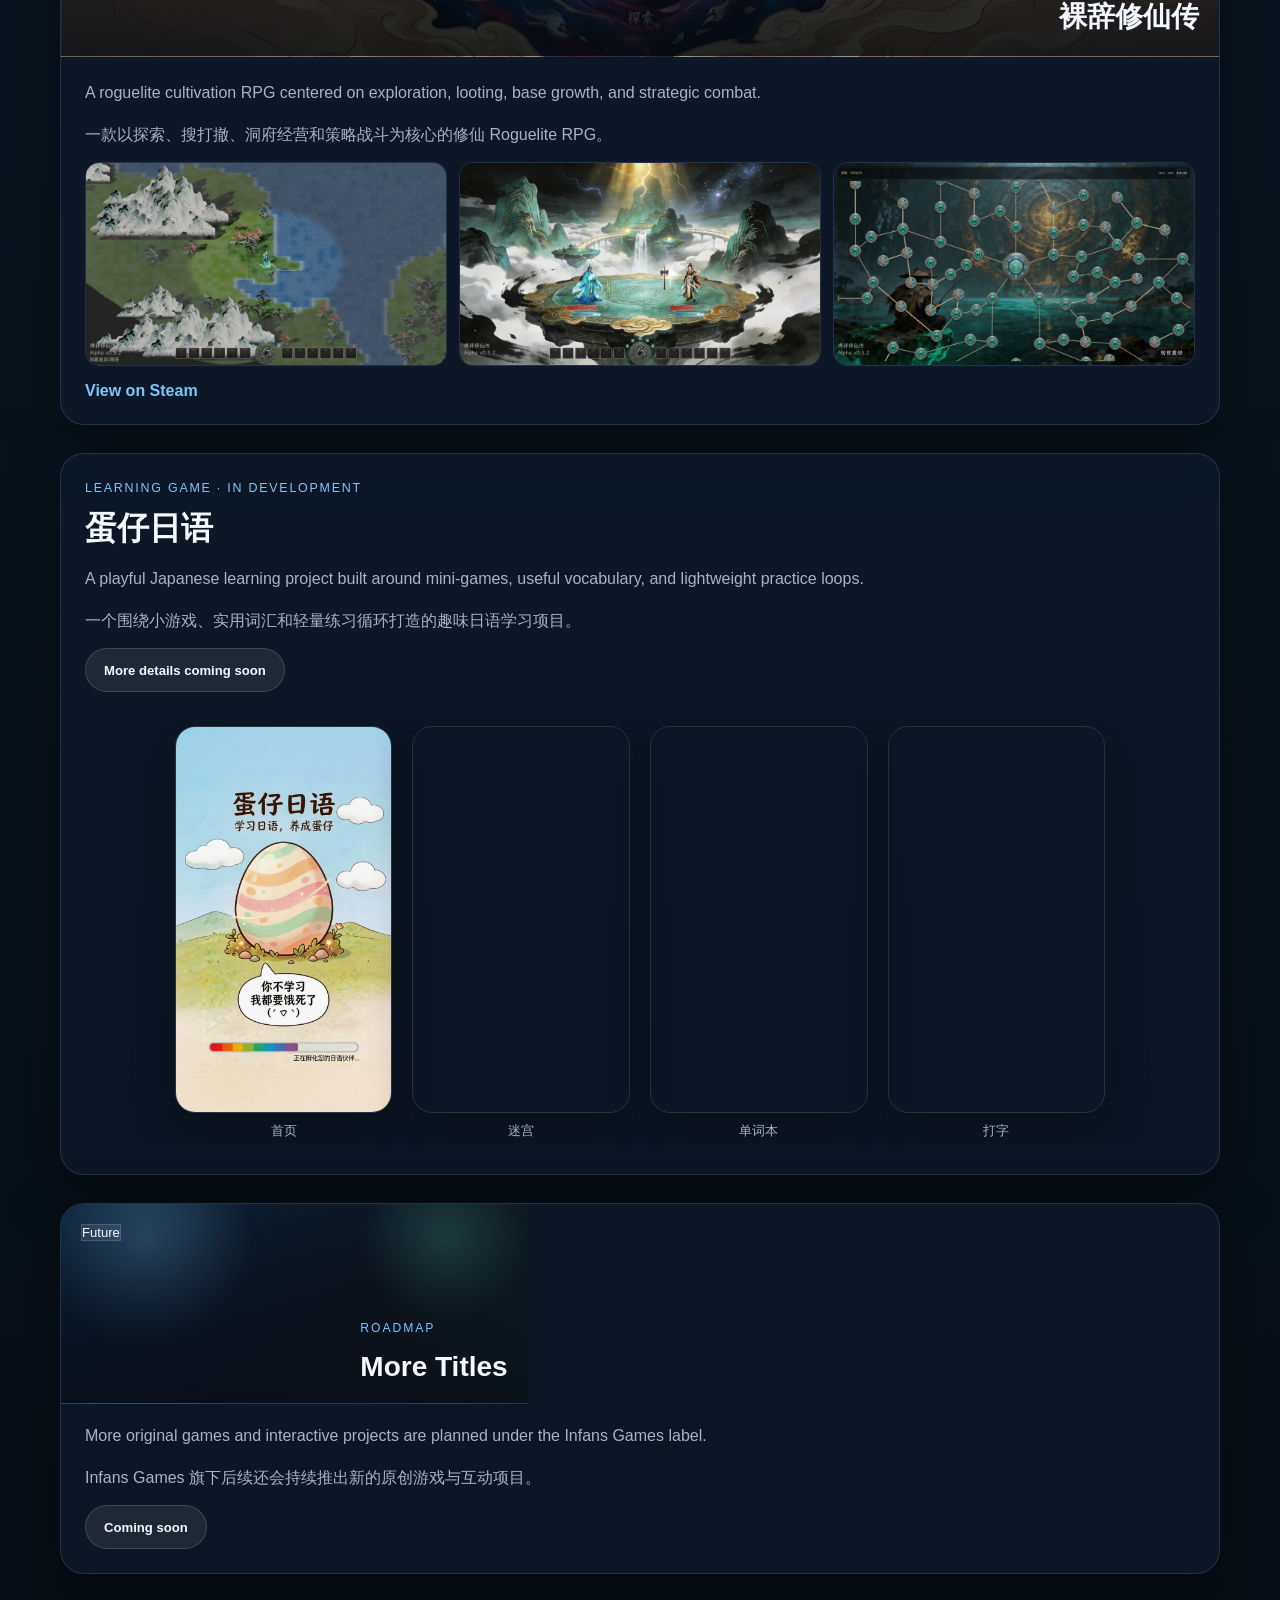
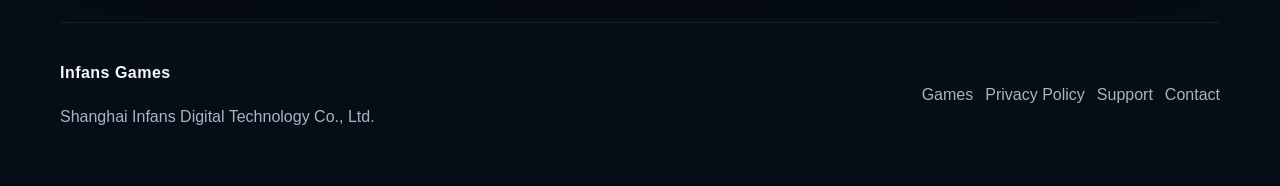
==== commit 1f0b8bfc: "feat(eggjp): parallel portrait phone frames with top copy block - Replace split column layout with f" ====
--- a/index.html
+++ b/index.html
@@ -104,17 +104,9 @@
             </div>
           </article>
 
-          <!-- 竖屏作品：左侧主视觉 + 右侧文案与截图（避免与横屏作品挤在同一行等高） -->
-          <article class="game-row game-row--portrait">
-            <div class="game-row-visual">
-              <div class="game-key-art cover-eggjp" aria-hidden="true"></div>
-              <p class="game-screenshots game-screenshots--portrait" aria-label="蛋仔日语界面预览（竖屏）">
-                <img src="images/eggjp-maze.png" alt="蛋仔日语：迷宫小游戏界面" width="180" height="320" loading="lazy" decoding="async">
-                <img src="images/eggjp-vocabulary.png" alt="蛋仔日语：单词本界面" width="180" height="320" loading="lazy" decoding="async">
-                <img src="images/eggjp-typing.png" alt="蛋仔日语：打字练习界面" width="180" height="320" loading="lazy" decoding="async">
-              </p>
-            </div>
-            <div class="game-row-body">
+          <!-- 竖屏作品：多列等宽竖屏并列（手游常见展示方式） -->
+          <article class="game-row game-row--eggjp">
+            <div class="game-row-body game-row-body--eggjp-lead">
               <p class="game-row-eyebrow">Learning Game · In Development</p>
               <h3 class="game-row-title">蛋仔日语</h3>
               <p class="game-summary">
@@ -127,6 +119,52 @@
               <div class="card-actions">
                 <span class="status-pill">More details coming soon</span>
               </div>
+            </div>
+            <div class="eggjp-phone-row" aria-label="蛋仔日语竖屏界面预览">
+              <figure class="eggjp-phone">
+                <img
+                  src="images/eggjp-cover.png"
+                  alt="蛋仔日语：首页"
+                  width="360"
+                  height="640"
+                  loading="lazy"
+                  decoding="async"
+                >
+                <figcaption class="eggjp-phone-cap">首页</figcaption>
+              </figure>
+              <figure class="eggjp-phone">
+                <img
+                  src="images/eggjp-maze.png"
+                  alt="蛋仔日语：迷宫小游戏"
+                  width="360"
+                  height="640"
+                  loading="lazy"
+                  decoding="async"
+                >
+                <figcaption class="eggjp-phone-cap">迷宫</figcaption>
+              </figure>
+              <figure class="eggjp-phone">
+                <img
+                  src="images/eggjp-vocabulary.png"
+                  alt="蛋仔日语：单词本"
+                  width="360"
+                  height="640"
+                  loading="lazy"
+                  decoding="async"
+                >
+                <figcaption class="eggjp-phone-cap">单词本</figcaption>
+              </figure>
+              <figure class="eggjp-phone">
+                <img
+                  src="images/eggjp-typing.png"
+                  alt="蛋仔日语：打字练习"
+                  width="360"
+                  height="640"
+                  loading="lazy"
+                  decoding="async"
+                >
+                <figcaption class="eggjp-phone-cap">打字</figcaption>
+              </figure>
             </div>
           </article>
 
--- a/css/style.css
+++ b/css/style.css
@@ -287,33 +287,60 @@
   padding-top: 18px;
 }
 
-.game-row--portrait {
-  display: grid;
-  grid-template-columns: minmax(200px, 300px) minmax(0, 1fr);
-  gap: 28px 36px;
-  align-items: center;
-  padding: 24px 28px 28px;
-}
-
-.game-row--portrait .game-row-body {
+/* 蛋仔日语：文案在上，下方多竖屏并列（等宽手机框 + 窄屏可横滑） */
+.game-row--eggjp {
+  display: flex;
+  flex-direction: column;
+  gap: 26px;
+  padding: 24px 24px 28px;
+}
+
+.game-row-body--eggjp-lead {
   padding: 0;
-}
-
-.game-row-visual {
-  display: flex;
-  flex-direction: column;
-  align-items: center;
-  gap: 16px;
-}
-
-.game-key-art {
+  max-width: 52rem;
+}
+
+.game-row-body--eggjp-lead .card-actions {
+  margin-top: 4px;
+}
+
+.eggjp-phone-row {
+  display: flex;
+  gap: clamp(12px, 2.2vw, 20px);
+  justify-content: center;
+  align-items: flex-end;
+  flex-wrap: nowrap;
+  overflow-x: auto;
+  overflow-y: visible;
+  padding: 8px 8px 6px;
+  scroll-snap-type: x mandatory;
+  scroll-padding-inline: 12px;
+}
+
+.eggjp-phone {
+  flex: 0 0 auto;
+  width: clamp(150px, 17vw, 220px);
+  margin: 0;
+  scroll-snap-align: center;
+  scroll-snap-stop: always;
+}
+
+.eggjp-phone img {
+  display: block;
   width: 100%;
-  max-width: 268px;
+  height: auto;
   aspect-ratio: 9 / 16;
-  border-radius: 22px;
-  border: 1px solid var(--border);
-  box-shadow: 0 16px 40px rgba(0, 0, 0, 0.35);
-  flex-shrink: 0;
+  object-fit: cover;
+  border-radius: 20px;
+  border: 1px solid var(--border);
+  box-shadow: 0 16px 40px rgba(0, 0, 0, 0.38);
+}
+
+.eggjp-phone-cap {
+  margin: 10px 0 0;
+  text-align: center;
+  font-size: 0.8rem;
+  color: var(--muted);
 }
 
 .game-row-eyebrow {
@@ -344,12 +371,6 @@
     url("../images/luoci-cover.jpg") center/cover no-repeat;
 }
 
-.cover-eggjp {
-  background:
-    linear-gradient(180deg, rgba(11, 15, 30, 0.35), rgba(11, 15, 30, 0.88)),
-    url("../images/eggjp-cover.png") no-repeat center top / cover;
-}
-
 .cover-future {
   background:
     linear-gradient(180deg, rgba(8, 12, 22, 0.22), rgba(8, 12, 22, 0.82)),
@@ -388,26 +409,6 @@
   vertical-align: middle;
 }
 
-/* 竖屏截图：与主视觉同列、三列小竖图 */
-.game-screenshots--portrait {
-  display: grid;
-  grid-template-columns: repeat(3, minmax(0, 1fr));
-  gap: 10px;
-  margin: 0;
-  width: 100%;
-  max-width: 268px;
-}
-
-.game-screenshots--portrait img {
-  width: 100%;
-  height: auto;
-  border-radius: 12px;
-  border: 1px solid var(--border);
-  object-fit: cover;
-  aspect-ratio: 9 / 16;
-  vertical-align: middle;
-}
-
 .text-link {
   padding-left: 0;
   min-height: auto;
@@ -449,18 +450,12 @@
     grid-template-columns: 1fr;
   }
 
-  .game-row--portrait {
-    grid-template-columns: 1fr;
-    padding: 22px 20px 24px;
-    text-align: center;
-  }
-
-  .game-row--portrait .game-row-body {
-    text-align: left;
-  }
-
-  .game-row-visual {
-    margin-inline: auto;
+  .game-row--eggjp {
+    padding: 22px 18px 24px;
+  }
+
+  .eggjp-phone {
+    width: clamp(148px, 42vw, 200px);
   }
 
   .hero,
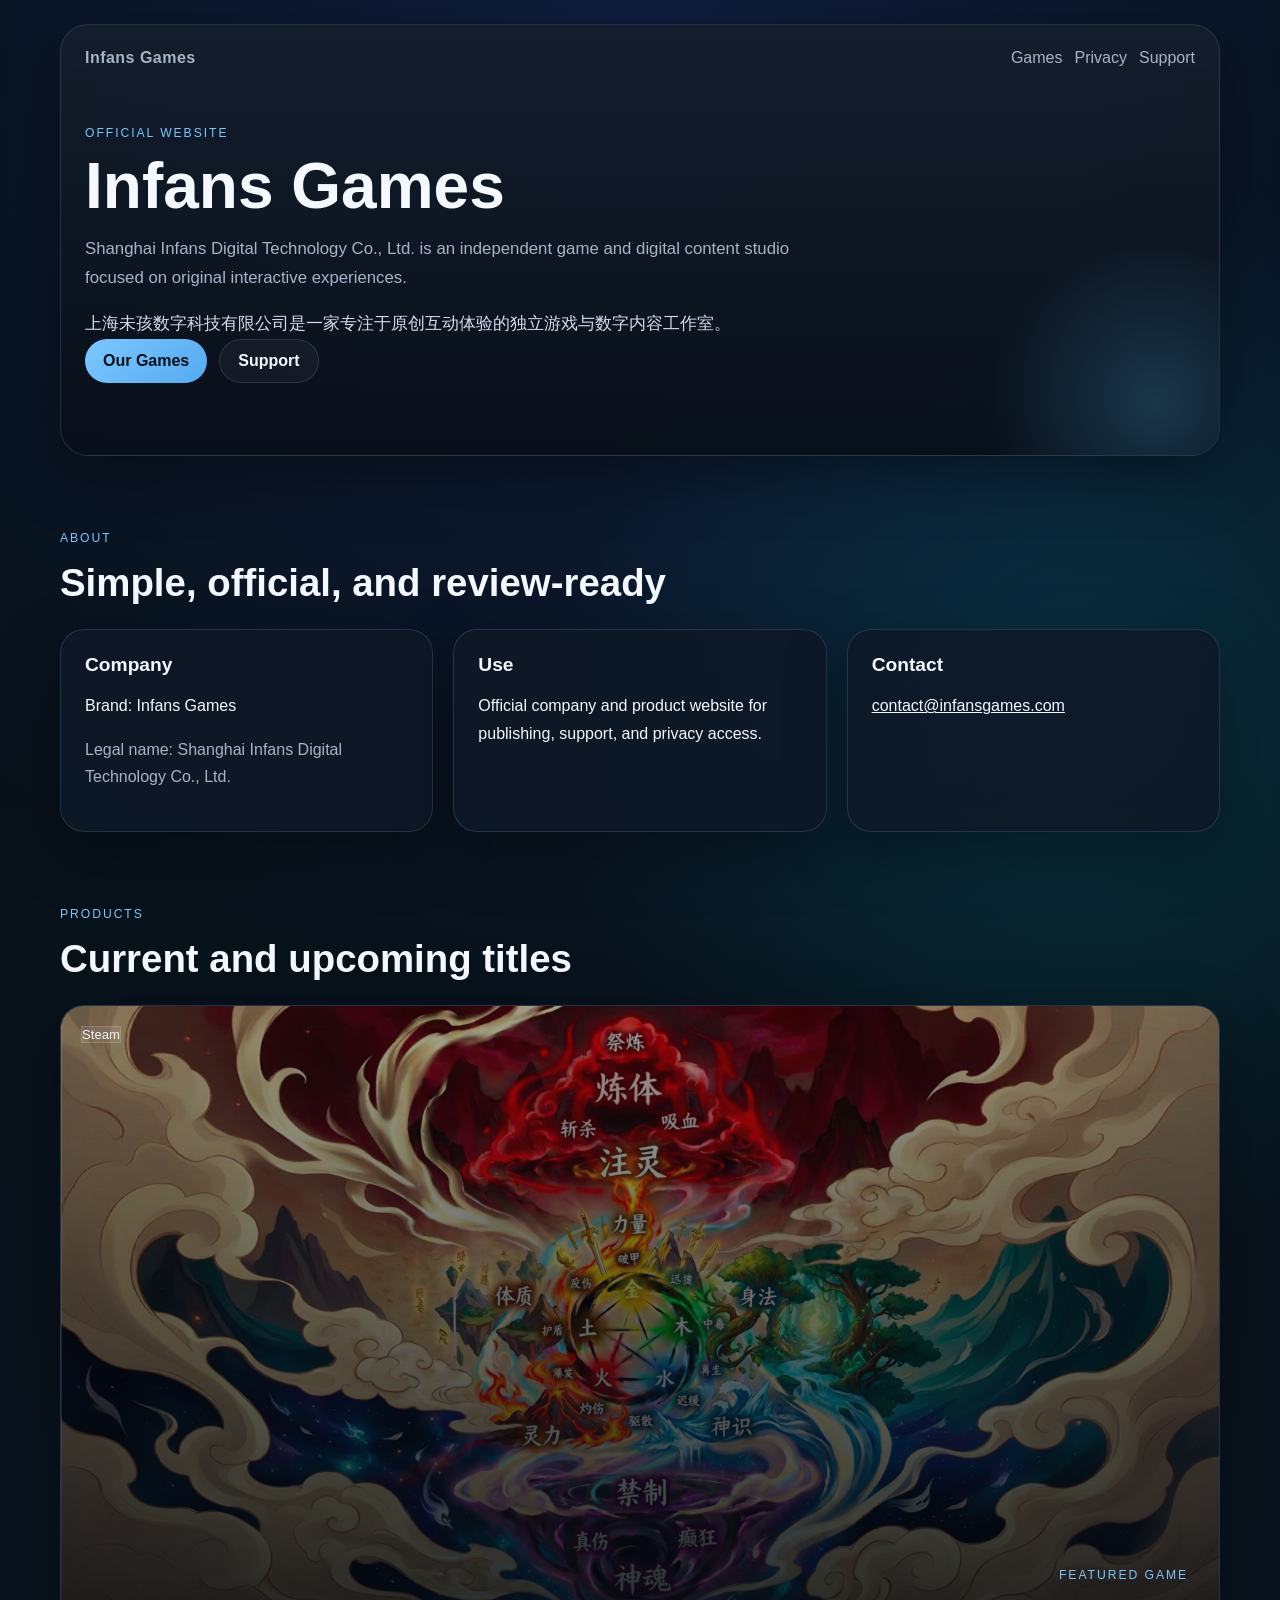
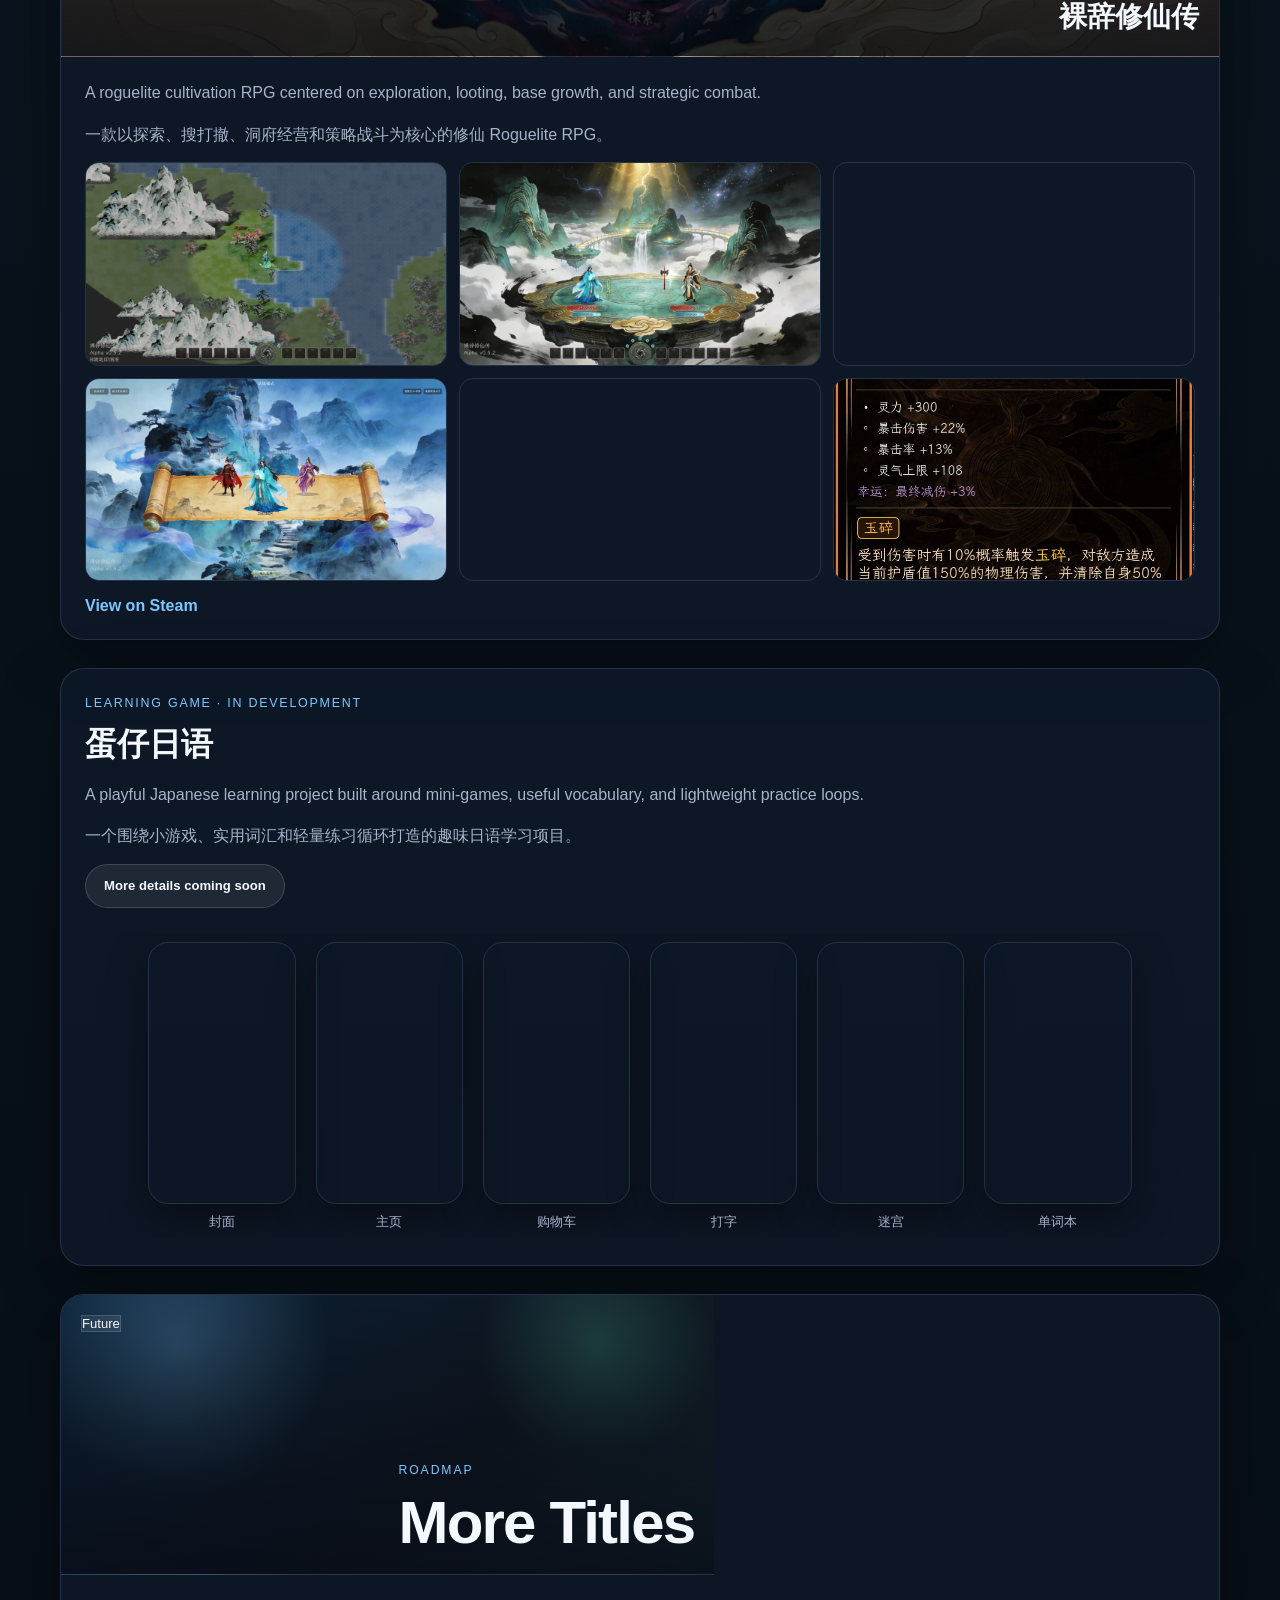
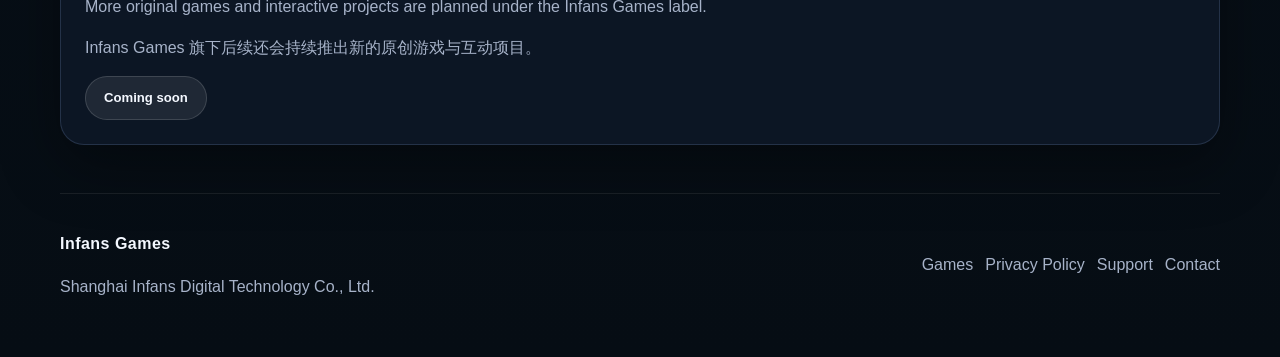
==== commit 67ff97f2: "content: reorder Egg JP screens; add Luoci shots; enlarge Future title - Egg JP: cover, home, shoppi" ====
--- a/index.html
+++ b/index.html
@@ -90,6 +90,9 @@
                 <img src="images/luoci-map-explore.jpg" alt="裸辞修仙传：地图探索" width="320" height="180" loading="lazy" decoding="async">
                 <img src="images/luoci-battle.jpg" alt="裸辞修仙传：对战" width="320" height="180" loading="lazy" decoding="async">
                 <img src="images/luoci-talent-tree.jpg" alt="裸辞修仙传：天赋树" width="320" height="180" loading="lazy" decoding="async">
+                <img src="images/luoci-solo-trial.jpg" alt="裸辞修仙传：试炼模式" width="320" height="180" loading="lazy" decoding="async">
+                <img src="images/luoci-map-select.jpg" alt="裸辞修仙传：地图选择" width="320" height="180" loading="lazy" decoding="async">
+                <img src="images/luoci-artifact.jpg" alt="裸辞修仙传：法宝" width="320" height="180" loading="lazy" decoding="async">
               </p>
               <div class="card-actions">
                 <a
@@ -124,13 +127,46 @@
               <figure class="eggjp-phone">
                 <img
                   src="images/eggjp-cover.png"
-                  alt="蛋仔日语：首页"
-                  width="360"
-                  height="640"
-                  loading="lazy"
-                  decoding="async"
-                >
-                <figcaption class="eggjp-phone-cap">首页</figcaption>
+                  alt="蛋仔日语：封面 / 开屏"
+                  width="360"
+                  height="640"
+                  loading="lazy"
+                  decoding="async"
+                >
+                <figcaption class="eggjp-phone-cap">封面</figcaption>
+              </figure>
+              <figure class="eggjp-phone">
+                <img
+                  src="images/eggjp-home.png"
+                  alt="蛋仔日语：游戏主页"
+                  width="360"
+                  height="640"
+                  loading="lazy"
+                  decoding="async"
+                >
+                <figcaption class="eggjp-phone-cap">主页</figcaption>
+              </figure>
+              <figure class="eggjp-phone">
+                <img
+                  src="images/eggjp-shopping.png"
+                  alt="蛋仔日语：加入购物车玩法"
+                  width="360"
+                  height="640"
+                  loading="lazy"
+                  decoding="async"
+                >
+                <figcaption class="eggjp-phone-cap">购物车</figcaption>
+              </figure>
+              <figure class="eggjp-phone">
+                <img
+                  src="images/eggjp-typing.png"
+                  alt="蛋仔日语：打字练习"
+                  width="360"
+                  height="640"
+                  loading="lazy"
+                  decoding="async"
+                >
+                <figcaption class="eggjp-phone-cap">打字</figcaption>
               </figure>
               <figure class="eggjp-phone">
                 <img
@@ -153,17 +189,6 @@
                   decoding="async"
                 >
                 <figcaption class="eggjp-phone-cap">单词本</figcaption>
-              </figure>
-              <figure class="eggjp-phone">
-                <img
-                  src="images/eggjp-typing.png"
-                  alt="蛋仔日语：打字练习"
-                  width="360"
-                  height="640"
-                  loading="lazy"
-                  decoding="async"
-                >
-                <figcaption class="eggjp-phone-cap">打字</figcaption>
               </figure>
             </div>
           </article>
--- a/css/style.css
+++ b/css/style.css
@@ -266,8 +266,8 @@
 
 .game-hero--future {
   aspect-ratio: 21 / 9;
-  min-height: 140px;
-  max-height: 200px;
+  min-height: 200px;
+  max-height: 280px;
 }
 
 .game-hero-titles {
@@ -277,6 +277,17 @@
 
 .game-hero-titles h3 {
   font-size: clamp(1.35rem, 2.5vw, 1.75rem);
+}
+
+.game-hero--future .game-hero-titles h3 {
+  font-size: clamp(2.35rem, 6.2vw, 3.75rem);
+  font-weight: 800;
+  letter-spacing: -0.03em;
+  line-height: 1.05;
+}
+
+.game-hero--future .cover-kicker {
+  margin-bottom: 10px;
 }
 
 .game-row-body {
@@ -319,7 +330,7 @@
 
 .eggjp-phone {
   flex: 0 0 auto;
-  width: clamp(150px, 17vw, 220px);
+  width: clamp(118px, 11.5vw, 172px);
   margin: 0;
   scroll-snap-align: center;
   scroll-snap-stop: always;
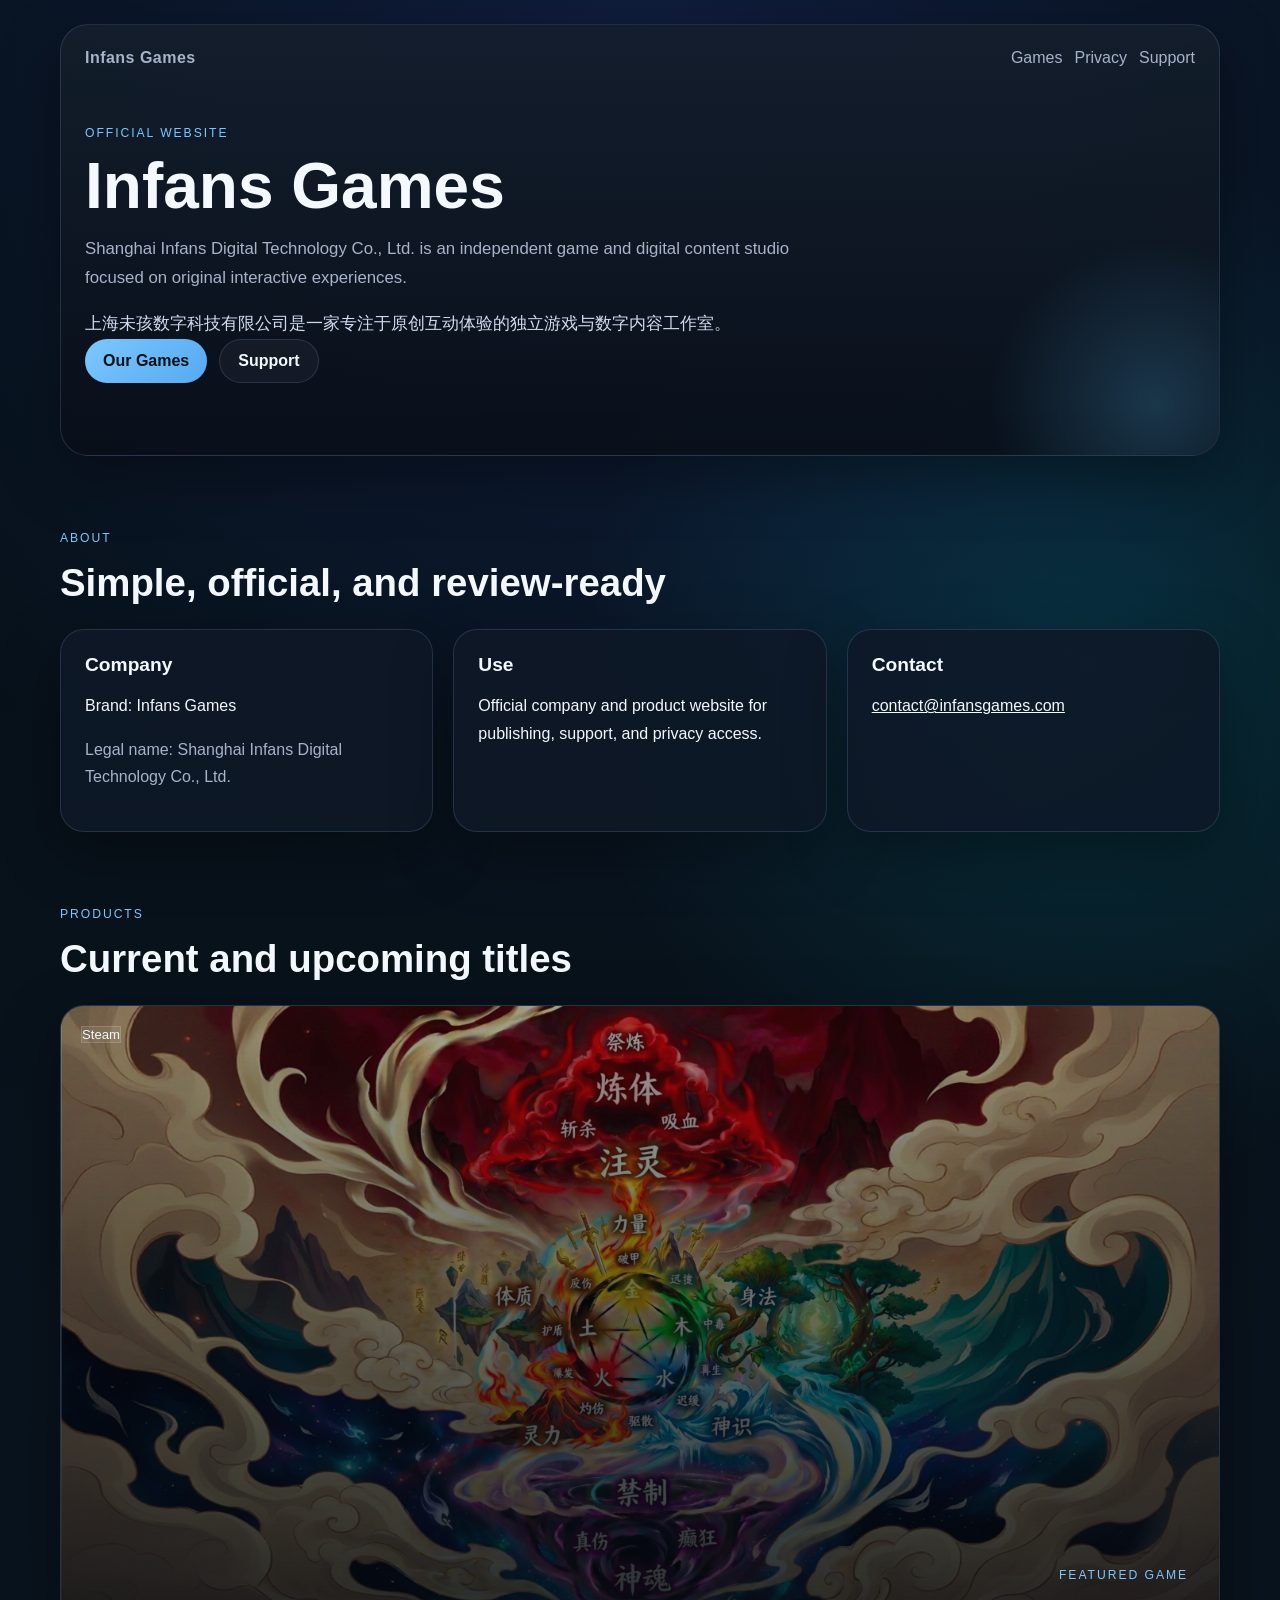
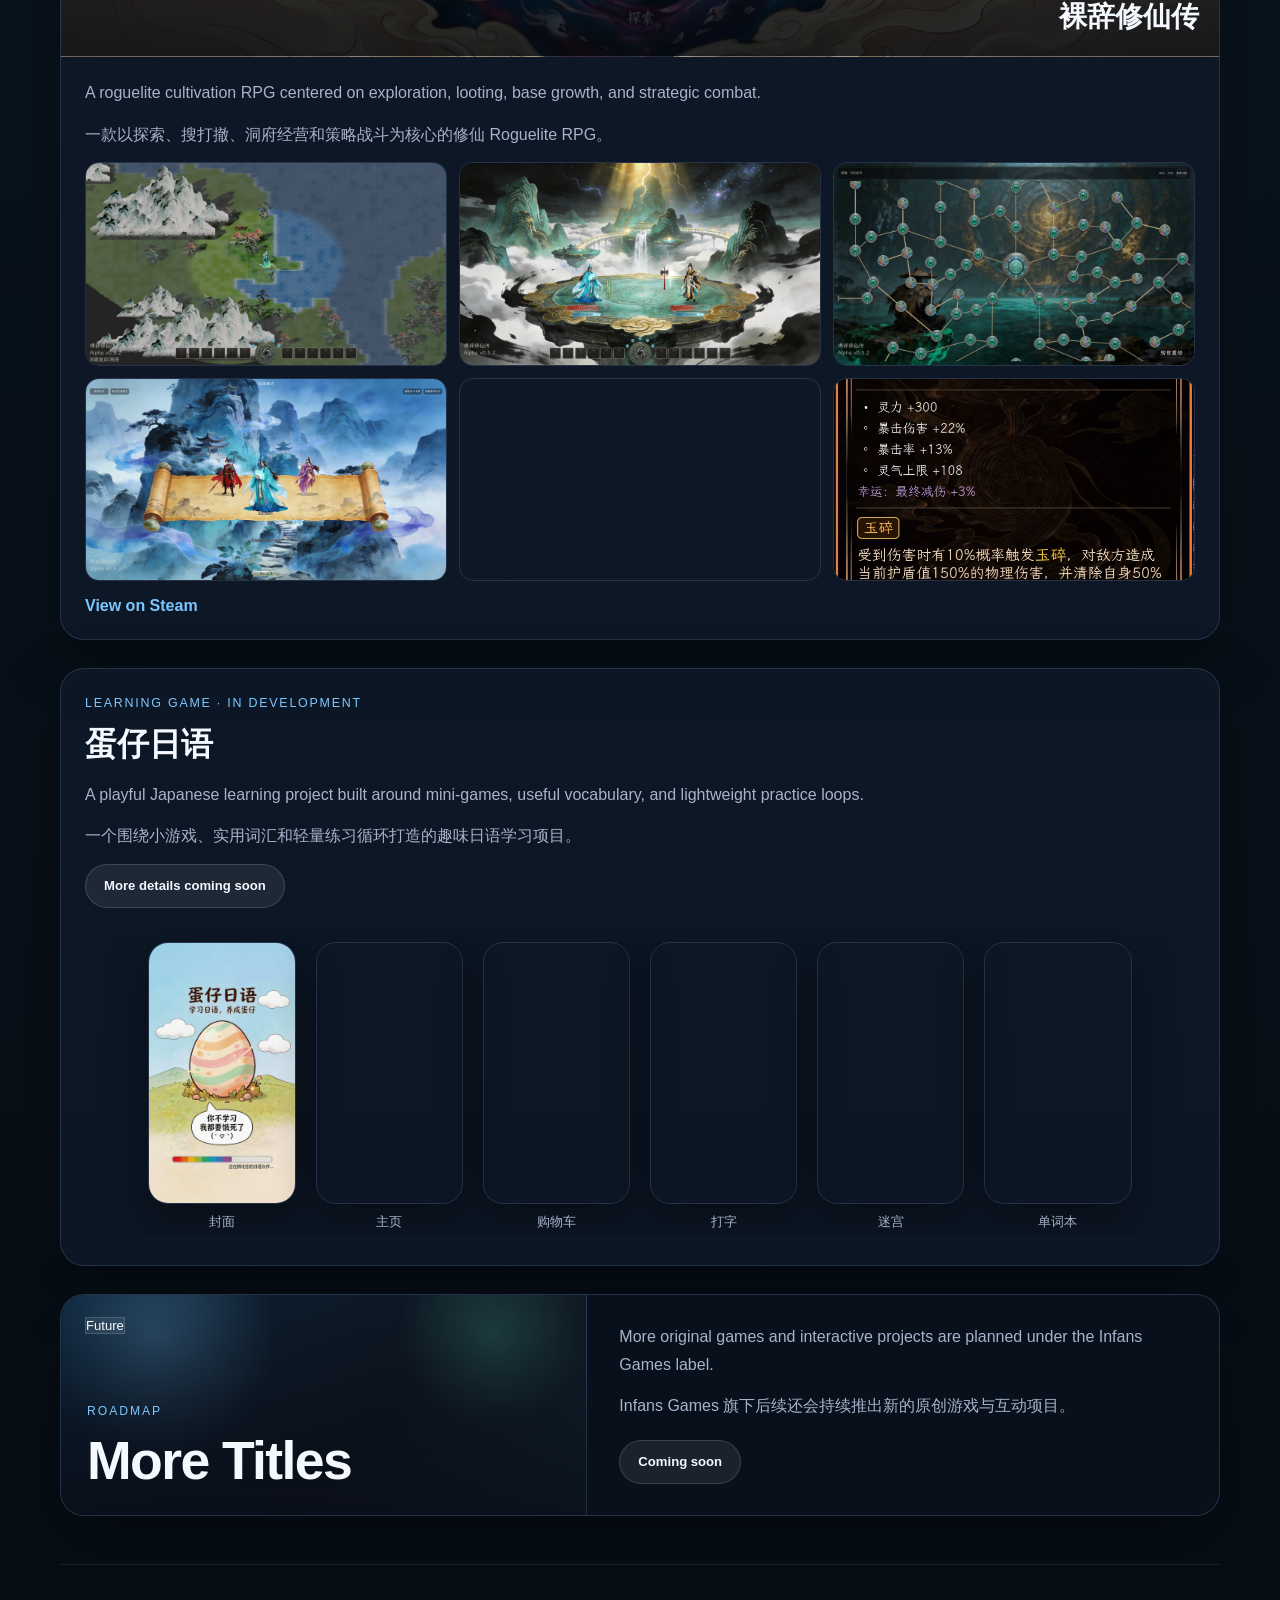
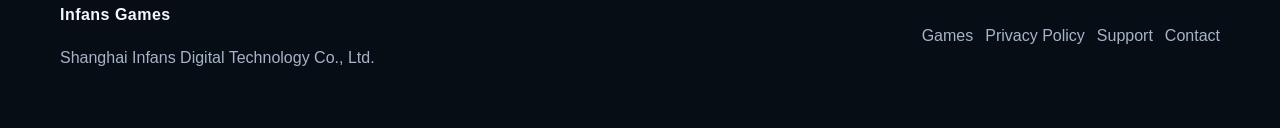
==== commit 7f297d7d: "style(future): left-right split layout for roadmap card - Left: gradient panel with tag, kicker, Mor" ====
--- a/index.html
+++ b/index.html
@@ -194,23 +194,25 @@
           </article>
 
           <article class="game-row game-row--future">
-            <div class="game-hero game-hero--future cover-future">
-              <span class="cover-tag">Future</span>
-              <div class="game-hero-titles">
-                <p class="cover-kicker">Roadmap</p>
-                <h3>More Titles</h3>
-              </div>
-            </div>
-            <div class="game-row-body game-row-body--compact">
-              <p class="game-summary">
-                More original games and interactive projects are planned under the Infans Games
-                label.
-              </p>
-              <p class="game-summary game-summary-cn">
-                Infans Games 旗下后续还会持续推出新的原创游戏与互动项目。
-              </p>
-              <div class="card-actions">
-                <span class="status-pill">Coming soon</span>
+            <div class="future-split">
+              <div class="future-split-media cover-future">
+                <span class="cover-tag">Future</span>
+                <div class="future-split-titles">
+                  <p class="cover-kicker">Roadmap</p>
+                  <h3 class="future-split-heading">More Titles</h3>
+                </div>
+              </div>
+              <div class="future-split-body">
+                <p class="game-summary">
+                  More original games and interactive projects are planned under the Infans Games
+                  label.
+                </p>
+                <p class="game-summary game-summary-cn">
+                  Infans Games 旗下后续还会持续推出新的原创游戏与互动项目。
+                </p>
+                <div class="card-actions">
+                  <span class="status-pill">Coming soon</span>
+                </div>
               </div>
             </div>
           </article>
--- a/css/style.css
+++ b/css/style.css
@@ -264,12 +264,6 @@
   min-height: 0;
 }
 
-.game-hero--future {
-  aspect-ratio: 21 / 9;
-  min-height: 200px;
-  max-height: 280px;
-}
-
 .game-hero-titles {
   position: relative;
   z-index: 1;
@@ -279,23 +273,72 @@
   font-size: clamp(1.35rem, 2.5vw, 1.75rem);
 }
 
-.game-hero--future .game-hero-titles h3 {
-  font-size: clamp(2.35rem, 6.2vw, 3.75rem);
+/* Future：左右分栏，占满整卡宽度 */
+.game-row--future {
+  padding: 0;
+  overflow: hidden;
+}
+
+.future-split {
+  display: grid;
+  grid-template-columns: minmax(260px, 1fr) minmax(0, 1.2fr);
+  align-items: stretch;
+  min-height: 220px;
+}
+
+.future-split-media {
+  position: relative;
+  display: flex;
+  flex-direction: column;
+  justify-content: flex-end;
+  padding: 28px 26px 26px;
+  min-height: 220px;
+  border-right: 1px solid var(--border);
+}
+
+.future-split-media .cover-tag {
+  position: absolute;
+  top: 22px;
+  left: 24px;
+  align-self: auto;
+}
+
+.future-split-titles {
+  position: relative;
+  z-index: 1;
+}
+
+.future-split-media .cover-kicker {
+  margin: 0 0 10px;
+}
+
+.future-split-heading {
+  margin: 0;
+  font-size: clamp(2.1rem, 4.8vw, 3.35rem);
   font-weight: 800;
   letter-spacing: -0.03em;
-  line-height: 1.05;
-}
-
-.game-hero--future .cover-kicker {
-  margin-bottom: 10px;
+  line-height: 1.06;
+}
+
+.future-split-body {
+  padding: 26px 28px 28px 32px;
+  display: flex;
+  flex-direction: column;
+  justify-content: center;
+  gap: 0;
+  background: rgba(6, 12, 22, 0.55);
+}
+
+.future-split-body .game-summary:last-of-type {
+  margin-bottom: 16px;
+}
+
+.future-split-body .card-actions {
+  margin-top: 4px;
 }
 
 .game-row-body {
   padding: 22px 24px 24px;
-}
-
-.game-row-body--compact {
-  padding-top: 18px;
 }
 
 /* 蛋仔日语：文案在上，下方多竖屏并列（等宽手机框 + 窄屏可横滑） */
@@ -469,6 +512,20 @@
     width: clamp(148px, 42vw, 200px);
   }
 
+  .future-split {
+    grid-template-columns: 1fr;
+  }
+
+  .future-split-media {
+    border-right: none;
+    border-bottom: 1px solid var(--border);
+    min-height: 200px;
+  }
+
+  .future-split-body {
+    padding: 22px 22px 26px;
+  }
+
   .hero,
   .subpage-header {
     padding-left: 18px;
